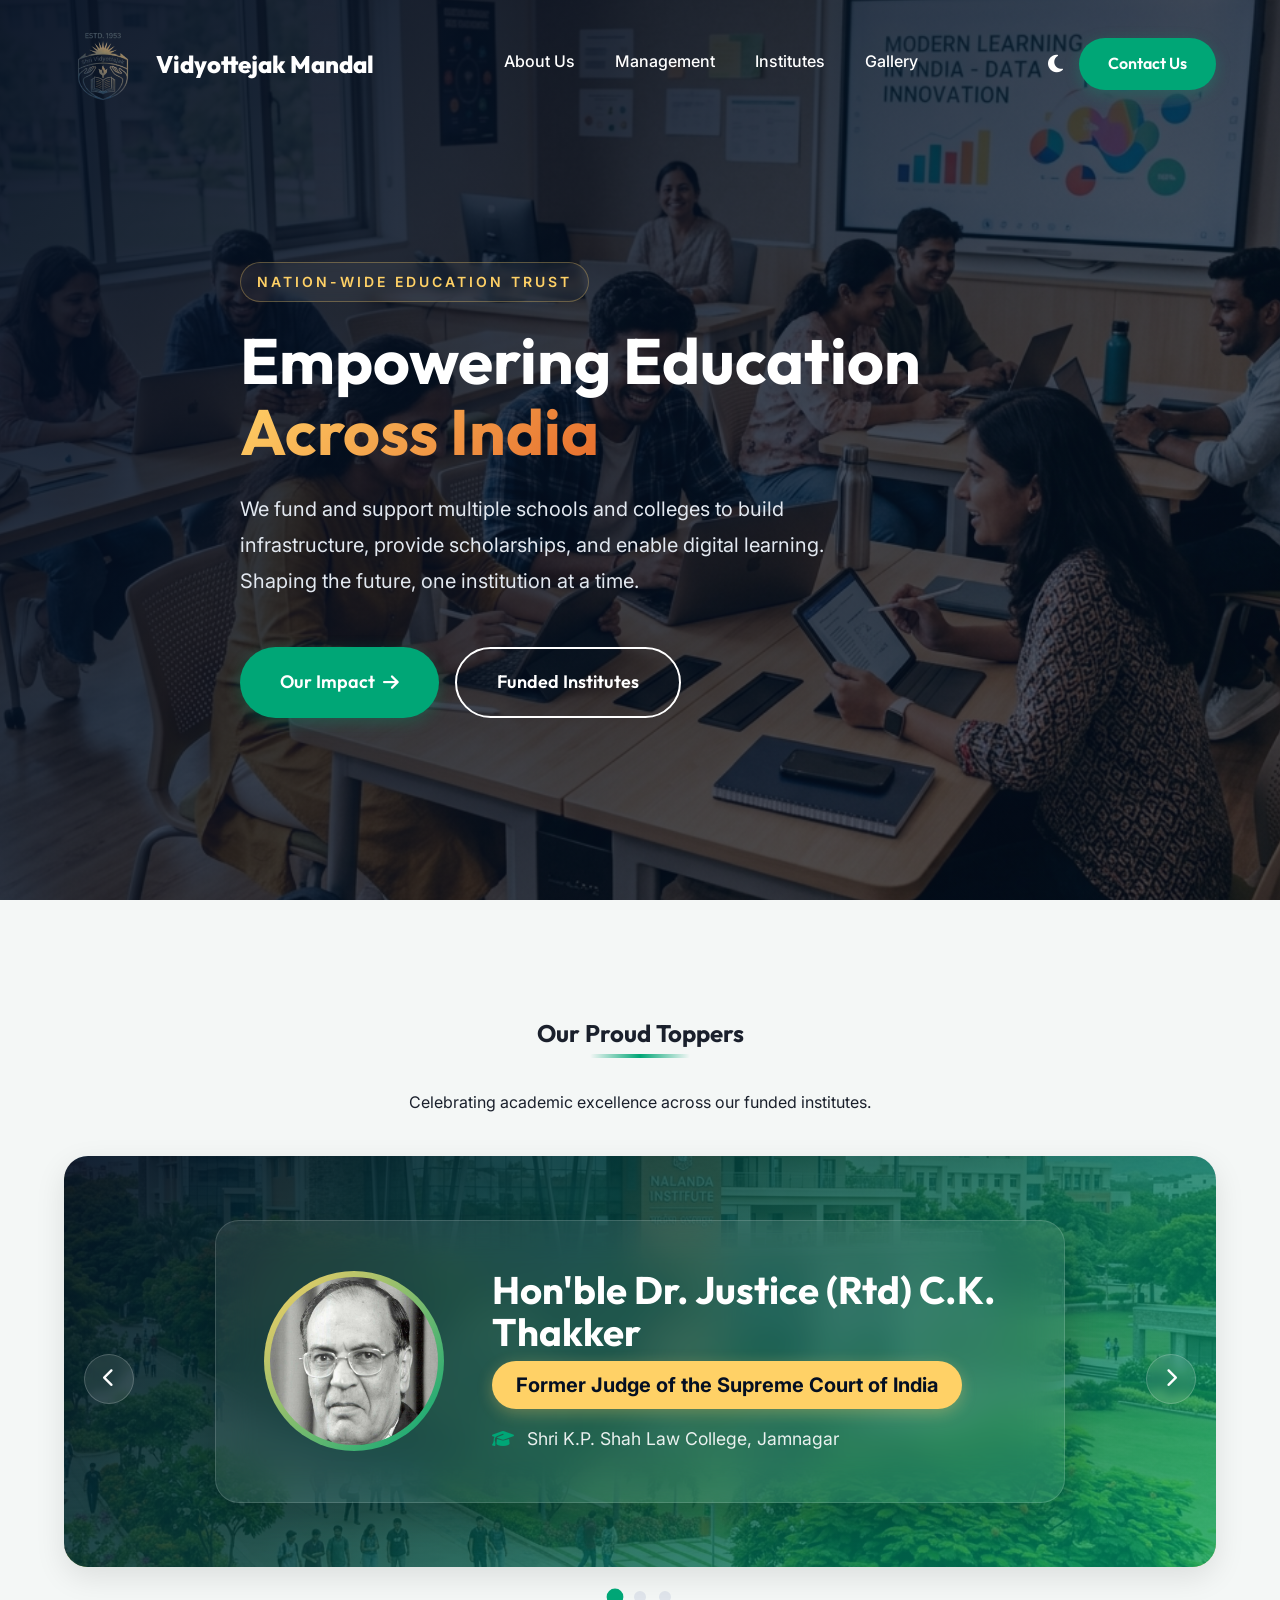
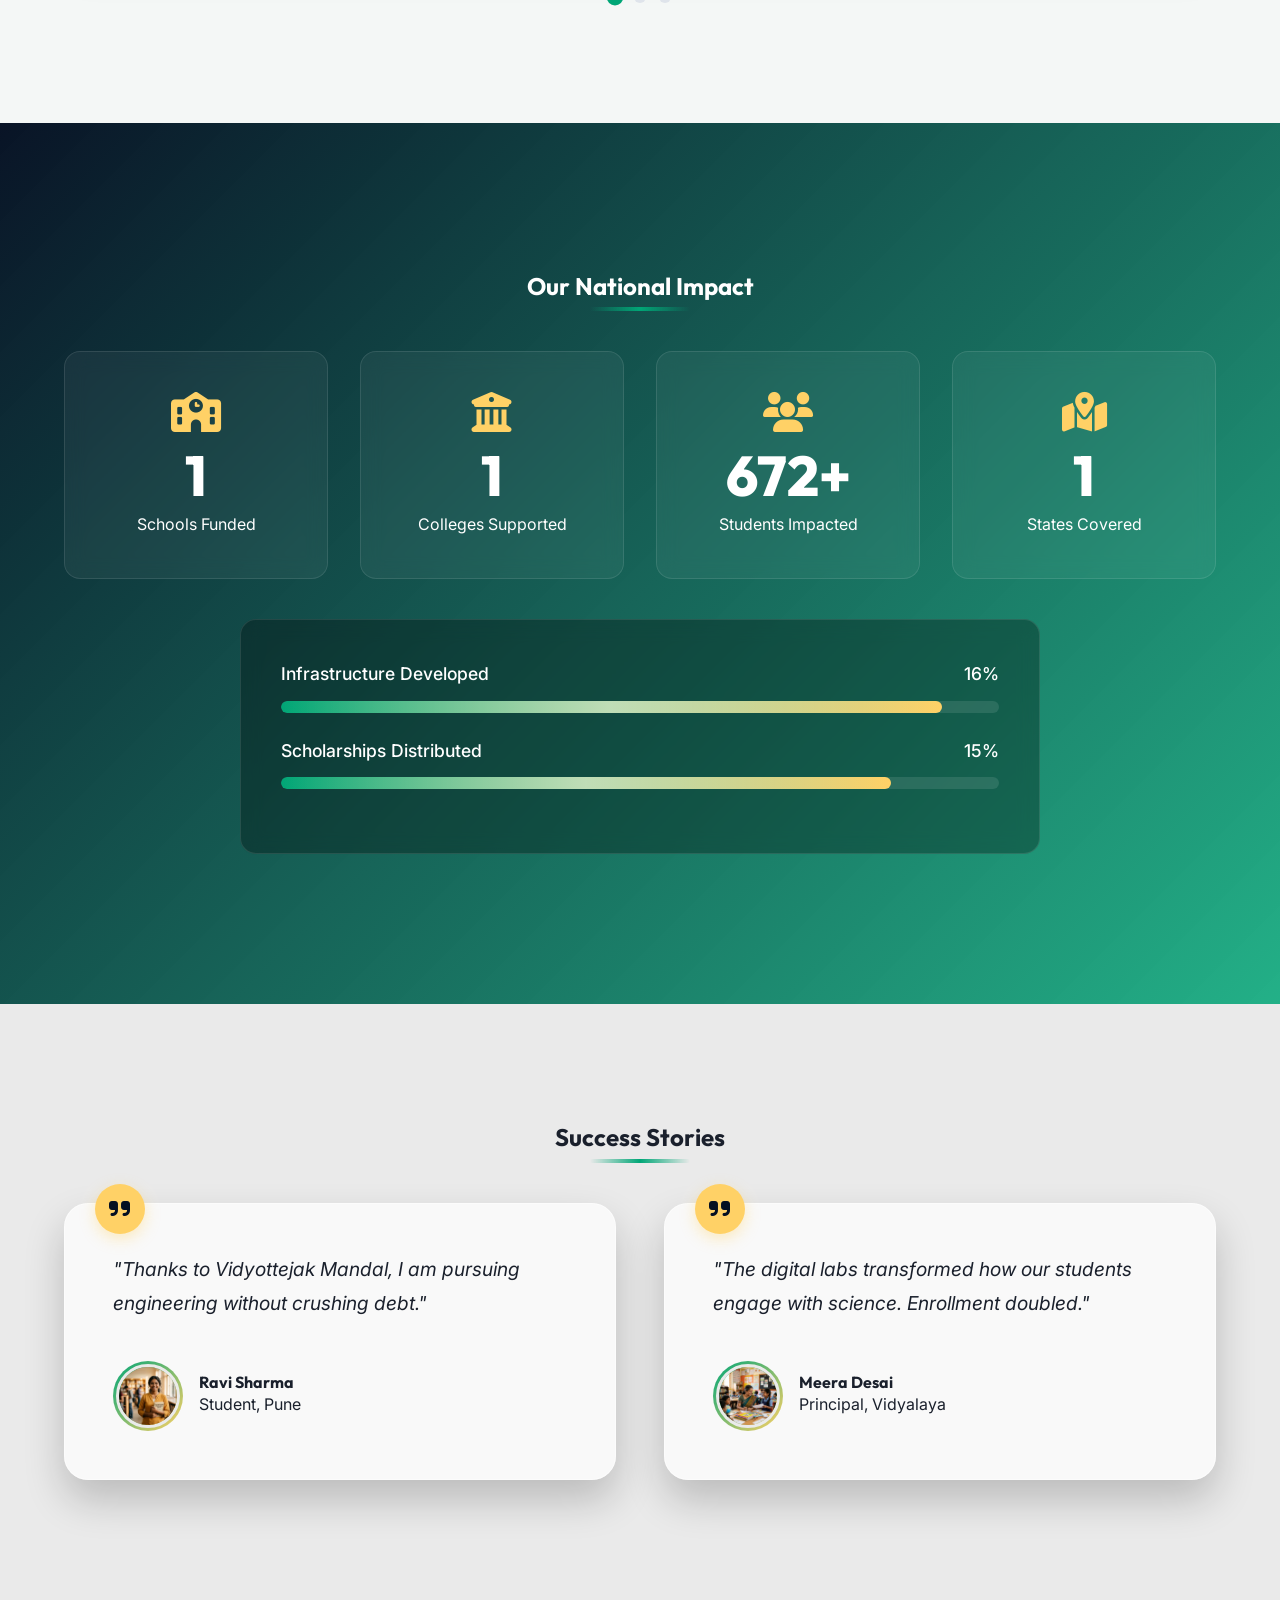
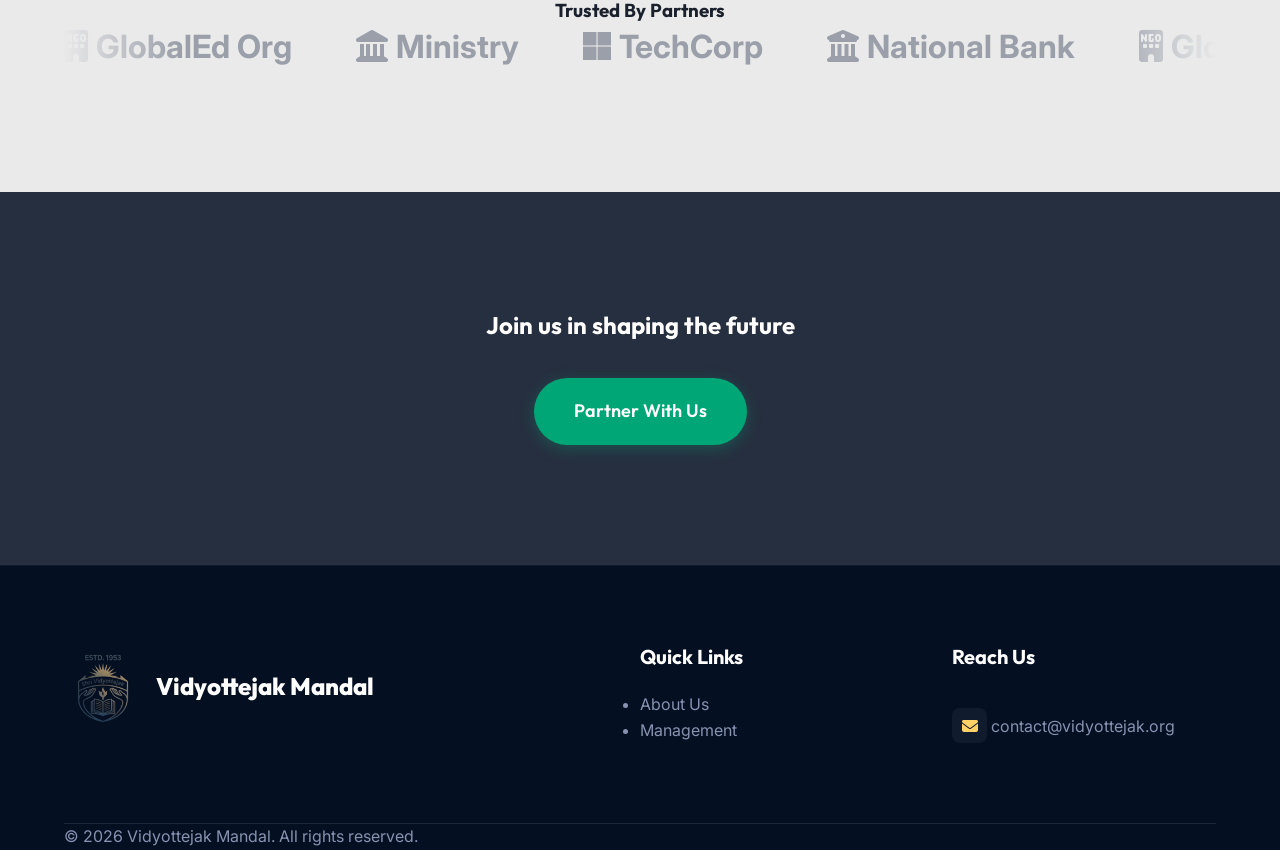
==== index.html @ ae483b53 "Initial commit of Vidyottejak Mandal trust website" ====
<!DOCTYPE html>
<html lang="en">
<head>
    <meta charset="UTF-8">
    <meta name="viewport" content="width=device-width, initial-scale=1.0">
    <title>Vidyottejak Mandal | Home</title>
    <meta name="description" content="Funding and supporting schools and colleges across India.">
    <link rel="preconnect" href="https://fonts.googleapis.com">
    <link rel="preconnect" href="https://fonts.gstatic.com" crossorigin>
    <link href="https://fonts.googleapis.com/css2?family=Inter:wght@300;400;500;600;700&family=Outfit:wght@400;500;700;800&display=swap" rel="stylesheet">
    <link rel="stylesheet" href="https://cdnjs.cloudflare.com/ajax/libs/font-awesome/6.4.0/css/all.min.css">
    <link rel="stylesheet" href="style.css">
    <link rel="icon" type="image/png" href="assets/download.png">
</head>
<body>
    <div class="ambient-glow glow-1"></div>
    <div class="ambient-glow glow-2"></div>

    <nav id="navbar">
        <div class="container nav-content">
            <a href="index.html" class="logo">
                <img src="assets/download.png" alt="Logo">
                <span>Vidyottejak Mandal</span>
            </a>
            <div class="nav-links">
                <a href="about.html" class="nav-hover">About Us</a>
                <a href="management.html" class="nav-hover">Management</a>
                <a href="institutes.html" class="nav-hover">Institutes</a>
                <a href="gallery.html" class="nav-hover">Gallery</a>
            </div>
            <div class="nav-actions">
                <button class="theme-toggle" id="theme-toggle" aria-label="Toggle Dark Mode"><i class="fa-solid fa-moon"></i></button>
                <a href="contact.html" class="btn btn-primary btn-shine">Contact Us</a>
            </div>
            <button class="mobile-menu-btn" id="mobile-menu-btn"><i class="fa-solid fa-bars"></i></button>
            <div class="mobile-menu" id="mobile-menu">
                <a href="about.html">About Us</a><a href="management.html">Management</a><a href="institutes.html">Institutes</a><a href="gallery.html">Gallery</a><a href="contact.html">Contact Us</a>
            </div>
        </div>
    </nav>

    <header class="hero" id="hero">
        <div class="hero-bg-layer"></div>
        <div class="hero-overlay"></div>
        <div class="container hero-content">
            <span class="hero-tagline fade-in-up stagger-1">Nation-wide Education Trust</span>
            <h1 class="fade-in-up stagger-2">Empowering Education <br><span class="text-accent gradient-text" data-text="Across India">Across India</span></h1>
            <p class="fade-in-up stagger-3">We fund and support multiple schools and colleges to build infrastructure, provide scholarships, and enable digital learning. Shaping the future, one institution at a time.</p>
            <div class="hero-buttons fade-in-up stagger-4">
                <a href="#impact" class="btn btn-primary btn-large btn-shine">Our Impact <i class="fa-solid fa-arrow-right"></i></a>
                <a href="institutes.html" class="btn btn-outline btn-large btn-hover-reveal"><span>Funded Institutes</span></a>
            </div>
        </div>
    </header>

    <!-- PROUD TOPPERS CAROUSEL -->
    <section class="toppers section-padding bg-light relative" id="toppers">
        <div class="container text-center scroll-reveal-up">
            <h2 class="section-title">Our Proud Toppers</h2>
            <div class="title-underline center"></div>
            <p class="section-subtitle">Celebrating academic excellence across our funded institutes.</p>
        </div>
        
        <div class="container mt-4 relative scroll-reveal-up stagger-1">
            <div class="carousel-container">
                <div class="carousel-track" id="topperTrack">
                    <!-- Slide 1 -->
                    <div class="carousel-slide">
                        <div class="topper-card glassmorphism">
                            <div class="topper-img"><img src="assets/c_k_thakker.jpeg" alt="Hon'ble Dr. Justice (Rtd) C.K. Thakker"></div>
                            <div class="topper-info">
                                <h3 class="topper-name">Hon'ble Dr. Justice (Rtd) C.K. Thakker</h3>
                                <span class="topper-score">Former Judge of the Supreme Court of India</span>
                                <p class="topper-institute"><i class="fa-solid fa-graduation-cap"></i> Shri K.P. Shah Law College, Jamnagar</p>
                            </div>
                        </div>
                    </div>
                    <!-- Slide 2 -->
                    <div class="carousel-slide">
                        <div class="topper-card glassmorphism">
                            <div class="topper-img"><img src="assets/soniaben_gokani.jpeg" alt="Hon'ble Ms. Justice (Rtd) Soniaben G. Gokani"></div>
                            <div class="topper-info">
                                <h3 class="topper-name">Hon'ble Ms. Justice (Rtd) Soniaben G. Gokani</h3>
                                <span class="topper-score">Former Chief Justice of the High Court of Gujarat</span>
                                <p class="topper-institute"><i class="fa-solid fa-graduation-cap"></i> Shri K.P. Shah Law College, Jamnagar</p>
                            </div>
                        </div>
                    </div>
                    <!-- Slide 3 -->
                    <div class="carousel-slide">
                        <div class="topper-card glassmorphism">
                            <div class="topper-img"><img src="assets/ilesh_j_vora.jpeg" alt="Hon'ble Mr. Justice Ilesh J. Vora"></div>
                            <div class="topper-info">
                                <h3 class="topper-name">Hon'ble Mr. Justice Ilesh J. Vora</h3>
                                <span class="topper-score">Sitting Judge of the High Court of Gujarat</span>
                                <p class="topper-institute"><i class="fa-solid fa-graduation-cap"></i> Shri K.P. Shah Law College, Jamnagar</p>
                            </div>
                        </div>
                    </div>
                </div>
            </div>
            <button class="carousel-btn prev magnetic" id="carouselPrev"><i class="fa-solid fa-chevron-left"></i></button>
            <button class="carousel-btn next magnetic" id="carouselNext"><i class="fa-solid fa-chevron-right"></i></button>
            <div class="carousel-dots" id="carouselDots"></div>
        </div>
    </section>

    <section class="impact section-padding text-white relative" id="impact">
        <div class="impact-bg-parallax"></div>
        <div class="impact-overlay"></div>
        <div class="container relative z-10">
            <h2 class="section-title text-center text-white scroll-reveal-up">Our National Impact</h2>
            <div class="title-underline center bg-accent scroll-reveal-up"></div>
            
            <div class="stats-grid mt-4">
                <div class="stat-card scroll-reveal-up stagger-1">
                    <div class="stat-icon-wrapper magnetic"><i class="fa-solid fa-school stat-icon"></i></div>
                    <div class="stat-number"><span class="counter" data-target="5">0</span></div>
                    <div class="stat-label">Schools Funded</div>
                </div>
                <div class="stat-card scroll-reveal-up stagger-2">
                    <div class="stat-icon-wrapper magnetic"><i class="fa-solid fa-building-columns stat-icon"></i></div>
                    <div class="stat-number"><span class="counter" data-target="2">0</span></div>
                    <div class="stat-label">Colleges Supported</div>
                </div>
                <div class="stat-card scroll-reveal-up stagger-3">
                    <div class="stat-icon-wrapper magnetic"><i class="fa-solid fa-users stat-icon"></i></div>
                    <div class="stat-number"><span class="counter" data-target="5000">0</span>+</div>
                    <div class="stat-label">Students Impacted</div>
                </div>
                <div class="stat-card scroll-reveal-up stagger-4">
                    <div class="stat-icon-wrapper magnetic"><i class="fa-solid fa-map-location-dot stat-icon"></i></div>
                    <div class="stat-number"><span class="counter" data-target="1">0</span></div>
                    <div class="stat-label">States Covered</div>
                </div>
            </div>
            
            <div class="progress-section scroll-reveal-up mt-4 stagger-2">
                <div class="progress-bars">
                    <div class="progress-box">
                        <div class="progress-header"><span>Infrastructure Developed</span><span class="progress-percent" data-target="92">0%</span></div>
                        <div class="progress-bg"><div class="progress-fill" style="width: 0%" data-width="92%"></div></div>
                    </div>
                    <div class="progress-box">
                        <div class="progress-header"><span>Scholarships Distributed</span><span class="progress-percent" data-target="85">0%</span></div>
                        <div class="progress-bg"><div class="progress-fill" style="width: 0%" data-width="85%"></div></div>
                    </div>
                </div>
            </div>
        </div>
    </section>

    <section class="testimonials section-padding" id="stories">
        <div class="container">
            <div class="section-header text-center scroll-reveal-up">
                <h2 class="section-title">Success Stories</h2>
                <div class="title-underline center"></div>
            </div>
            <div class="testimonial-slider scroll-reveal-up mt-4">
                <div class="testimonial-card glassmorphism hover-lift">
                    <div class="test-quote-mark"><i class="fa-solid fa-quote-right"></i></div>
                    <div class="test-content"><p>"Thanks to Vidyottejak Mandal, I am pursuing engineering without crushing debt."</p></div>
                    <div class="test-author mt-4">
                        <div class="author-img-wrapper"><img src="assets/student_img.png" alt="Student"></div>
                        <div class="author-info"><h4>Ravi Sharma</h4><span>Student, Pune</span></div>
                    </div>
                </div>
                <div class="testimonial-card glassmorphism hover-lift">
                    <div class="test-quote-mark"><i class="fa-solid fa-quote-right"></i></div>
                    <div class="test-content"><p>"The digital labs transformed how our students engage with science. Enrollment doubled."</p></div>
                    <div class="test-author mt-4">
                        <div class="author-img-wrapper"><img src="assets/teacher_img.png" alt="Teacher"></div>
                        <div class="author-info"><h4>Meera Desai</h4><span>Principal, Vidyalaya</span></div>
                    </div>
                </div>
            </div>
        </div>
    </section>

    <section class="partners section-padding pt-0" id="partners">
        <div class="container text-center scroll-reveal-up">
            <h3 class="partner-title">Trusted By Partners</h3>
            <div class="partner-scroll-container">
                <div class="partner-logos" id="partner-logos-track">
                    <div class="logo-item"><i class="fa-solid fa-building-ngo"></i> <span>GlobalEd Org</span></div>
                    <div class="logo-item"><i class="fa-solid fa-landmark"></i> <span>Ministry</span></div>
                    <div class="logo-item"><i class="fa-brands fa-microsoft"></i> <span>TechCorp</span></div>
                    <div class="logo-item"><i class="fa-solid fa-building-columns"></i> <span>National Bank</span></div>
                    <div class="logo-item"><i class="fa-solid fa-building-ngo"></i> <span>GlobalEd Org</span></div>
                    <div class="logo-item"><i class="fa-solid fa-landmark"></i> <span>Ministry</span></div>
                    <div class="logo-item"><i class="fa-brands fa-microsoft"></i> <span>TechCorp</span></div>
                </div>
            </div>
        </div>
    </section>

    <section class="cta text-center text-white relative">
        <div class="cta-bg-layer"></div>
        <div class="cta-overlay layer-2"></div>
        <div class="container relative z-10 scroll-reveal-up">
            <h2 class="section-title text-white">Join us in shaping the future</h2>
            <div class="cta-buttons mt-4">
                <a href="contact.html" class="btn btn-primary btn-large bg-accent text-dark border-none btn-shine">Partner With Us</a>
            </div>
        </div>
    </section>

    <footer class="footer">
        <div class="container footer-top">
            <div class="footer-grid" style="grid-template-columns: 2fr 1fr 1fr;">
                <div class="footer-info column scroll-reveal-up stagger-1">
                    <a href="index.html" class="logo text-white"><img src="assets/download.png" alt="Logo"> <span>Vidyottejak Mandal</span></a>
                </div>
                <div class="footer-links column scroll-reveal-up stagger-2">
                    <h4>Quick Links</h4>
                    <ul>
                        <li><a href="about.html" class="nav-hover">About Us</a></li>
                        <li><a href="management.html" class="nav-hover">Management</a></li>
                    </ul>
                </div>
                <div class="footer-contact column scroll-reveal-up stagger-3">
                    <h4>Reach Us</h4>
                    <p><div class="icon-sq"><i class="fa-solid fa-envelope"></i></div> <a href="mailto:contact@vidyottejak.org" style="color: inherit; text-decoration: none;" class="nav-hover">contact@vidyottejak.org</a></p>
                </div>
            </div>
        </div>
        <div class="footer-bottom">
            <div class="container">
                <p>&copy; <script>document.write(new Date().getFullYear())</script> Vidyottejak Mandal. All rights reserved.</p>
            </div>
        </div>
    </footer>
    <script src="script.js"></script>
</body>
</html>
---- style.css ----
/* ====== PREMIUM CSS VARIABLES & THEMING ====== */
:root {
    --color-primary: #040f22;
    --color-primary-light: #0A192F;
    --color-secondary: #00A676;
    --color-orange: #E66C2C;
    --color-accent: #FFD166;
    --color-text: #E6F1FF;
    --color-text-light: #8892B0;
    --color-bg: #EAEAEA;
    --color-bg-light: #F4F7F6;
    --color-border: #E0E5EC;

    --font-heading: 'Outfit', sans-serif;
    --font-body: 'Inter', sans-serif;

    --transition-fast: 0.3s cubic-bezier(0.25, 1, 0.5, 1);
    --transition-smooth: 0.6s cubic-bezier(0.22, 1, 0.36, 1);
    --transition-spring: 0.8s cubic-bezier(0.175, 0.885, 0.32, 1.275);

    --shadow-sm: 0 4px 15px rgba(0, 0, 0, 0.05);
    --shadow-md: 0 10px 30px rgba(0, 0, 0, 0.1);
    --shadow-lg: 0 20px 40px rgba(0, 0, 0, 0.2);
    --shadow-glow: 0 0 20px rgba(0, 166, 118, 0.4);

    --border-radius: 16px;
    --border-radius-lg: 24px;
}

[data-theme="dark"] {
    --color-bg: #030816;
    --color-bg-light: #0A192F;
    --color-border: rgba(255, 255, 255, 0.1);
    --color-text: #E6F1FF;
    --shadow-md: 0 15px 35px rgba(0, 0, 0, 0.5);
}

/* Base Light Theme overrides */
:root:not([data-theme="dark"]) {
    --color-text: #1a202c;
    --color-text-light: #4a5568;
}

.hero,
.impact,
.cta,
.hero h1,
.impact h2,
.cta h2 {
    --color-text: #ffffff;
    color: #ffffff !important;
}

/* ====== RESET & SCROLLBAR ====== */
* {
    margin: 0;
    padding: 0;
    box-sizing: border-box;
}

html {
    scroll-behavior: smooth;
    font-size: 16px;
}

/* Custom Scrollbar for premium feel */
::-webkit-scrollbar {
    width: 10px;
}

::-webkit-scrollbar-track {
    background: var(--color-bg);
}

::-webkit-scrollbar-thumb {
    background: var(--color-primary-light);
    border-radius: 10px;
    border: 2px solid var(--color-bg);
}

::-webkit-scrollbar-thumb:hover {
    background: var(--color-secondary);
}

body {
    font-family: var(--font-body);
    color: var(--color-text);
    background-color: var(--color-bg);
    line-height: 1.6;
    overflow-x: hidden;
    transition: background-color var(--transition-smooth), color var(--transition-smooth);
}

/* Ambient glow blobs in background */
.ambient-glow {
    position: fixed;
    width: 60vw;
    height: 60vw;
    border-radius: 50%;
    filter: blur(100px);
    z-index: -1;
    opacity: 0.15;
    pointer-events: none;
    transition: all 2s ease;
}

.glow-1 {
    top: -20%;
    left: -10%;
    background: linear-gradient(to right, var(--color-primary), var(--color-secondary));
    animation: floatGlow 20s infinite alternate;
}

.glow-2 {
    bottom: -20%;
    right: -10%;
    background: radial-gradient(circle, var(--color-orange), transparent 70%);
    animation: floatGlow 25s infinite alternate reverse;
}

@keyframes floatGlow {
    0% {
        transform: translate(0, 0) scale(1);
    }

    100% {
        transform: translate(10%, 10%) scale(1.1);
    }
}

[data-theme="dark"] .ambient-glow {
    opacity: 0.08;
}

/* Typography */
h1,
h2,
h3,
h4,
h5,
h6 {
    font-family: var(--font-heading);
    font-weight: 700;
    line-height: 1.1;
    color: var(--color-text);
}

a {
    text-decoration: none;
    color: inherit;
}

img {
    max-width: 100%;
    height: auto;
    display: block;
    border-radius: 8px;
}

.text-accent {
    color: var(--color-accent);
}

.text-green {
    color: var(--color-secondary);
}

.text-white {
    color: white !important;
}

.gradient-text {
    background: linear-gradient(135deg, var(--color-accent), var(--color-orange));
    -webkit-background-clip: text;
    -webkit-text-fill-color: transparent;
}

.title-underline {
    height: 4px;
    width: 60px;
    background: linear-gradient(90deg, var(--color-secondary), transparent);
    margin: 0.5rem 0 2rem;
    border-radius: 2px;
}

.title-underline.center {
    margin: 0.5rem auto 2rem;
    background: linear-gradient(90deg, transparent, var(--color-secondary), transparent);
    width: 100px;
}

.container {
    width: 90%;
    max-width: 1200px;
    margin: 0 auto;
    position: relative;
}

.section-padding {
    padding: 120px 0;
}

.relative {
    position: relative;
}

.z-10 {
    z-index: 10;
}

.bg-light {
    background-color: var(--color-bg-light);
}

/* Utility Classes */
.text-center {
    text-align: center;
}

.text-white {
    color: white !important;
}

.text-grey {
    color: #8892B0;
}

.w-100 {
    width: 100%;
}

.mt-2 {
    margin-top: 1rem;
}

.mt-4 {
    margin-top: 2.5rem;
}

.pt-0 {
    padding-top: 0 !important;
}

/* ====== REVEAL ANIMATIONS (Triggered by JS) ====== */
.scroll-reveal-up {
    opacity: 0;
    transform: translateY(40px);
    transition: opacity 0.8s ease, transform 0.8s cubic-bezier(0.2, 0.8, 0.2, 1);
}

.scroll-reveal-left {
    opacity: 0;
    transform: translateX(-40px);
    transition: opacity 0.8s ease, transform 0.8s cubic-bezier(0.2, 0.8, 0.2, 1);
}

.scroll-reveal-right {
    opacity: 0;
    transform: translateX(40px);
    transition: opacity 0.8s ease, transform 0.8s cubic-bezier(0.2, 0.8, 0.2, 1);
}

.scroll-reveal-up.revealed,
.scroll-reveal-left.revealed,
.scroll-reveal-right.revealed {
    opacity: 1;
    transform: translate(0, 0);
}

.fade-in-up {
    opacity: 0;
    transform: translateY(30px);
    animation: fadeInUp 0.8s cubic-bezier(0.2, 0.8, 0.2, 1) forwards;
}

@keyframes fadeInUp {
    to {
        opacity: 1;
        transform: translateY(0);
    }
}

.stagger-1 {
    animation-delay: 0.1s;
}

.stagger-2 {
    animation-delay: 0.2s;
}

.stagger-3 {
    animation-delay: 0.3s;
}

.stagger-4 {
    animation-delay: 0.4s;
}

.stagger-5 {
    animation-delay: 0.5s;
}

/* ====== NAVIGATION ====== */
#navbar {
    position: fixed;
    top: 0;
    width: 100%;
    padding: 1.5rem 0;
    z-index: 1000;
    transition: all 0.5s ease;
    border-bottom: 1px solid transparent;
}

.mobile-menu,
.mobile-menu-btn {
    display: none;
}

#navbar.scrolled {
    padding: 1rem 0;
    background-color: rgba(255, 255, 255, 0.85);
    backdrop-filter: blur(20px);
    border-bottom-color: rgba(0, 0, 0, 0.05);
    box-shadow: var(--shadow-sm);
}

[data-theme="dark"] #navbar.scrolled {
    background-color: rgba(3, 8, 22, 0.85);
    border-bottom-color: rgba(255, 255, 255, 0.1);
}

.nav-content {
    display: flex;
    justify-content: space-between;
    align-items: center;
}

.logo {
    display: flex;
    align-items: center;
    gap: 0.75rem;
    font-family: var(--font-heading);
    font-size: 1.5rem;
    font-weight: 800;
    color: white;
    transition: color var(--transition-fast);
}

#navbar.scrolled .logo,
[data-theme="dark"] #navbar.scrolled .logo {
    color: var(--color-text);
}

.logo img {
    height: 80px;
    width: auto;
    object-fit: contain;
}

.logo i {
    color: var(--color-accent);
}

.nav-links {
    display: flex;
    gap: 2.5rem;
}

.nav-links a {
    color: white;
    font-weight: 500;
    font-size: 1rem;
    position: relative;
    padding-bottom: 5px;
}

#navbar.scrolled .nav-links a {
    color: var(--color-text);
}

/* Premium Nav Hover */
.nav-hover::before {
    content: '';
    position: absolute;
    bottom: 0;
    left: 0;
    width: 100%;
    height: 2px;
    background-color: var(--color-secondary);
    transform: scaleX(0);
    transform-origin: right;
    transition: transform 0.4s cubic-bezier(0.25, 1, 0.5, 1);
}

.nav-hover:hover::before {
    transform: scaleX(1);
    transform-origin: left;
}

.nav-actions {
    display: flex;
    gap: 1rem;
    align-items: center;
}

.theme-toggle {
    background: transparent;
    border: none;
    color: white;
    font-size: 1.25rem;
    cursor: pointer;
    transition: transform var(--transition-fast);
}

#navbar.scrolled .theme-toggle {
    color: var(--color-text);
}

.theme-toggle:hover {
    transform: rotate(30deg) scale(1.1);
}

/* ====== PREMIUM BUTTONS ====== */
.btn {
    display: inline-flex;
    align-items: center;
    justify-content: center;
    gap: 0.5rem;
    padding: 0.8rem 1.8rem;
    border-radius: 50px;
    font-weight: 600;
    cursor: pointer;
    text-align: center;
    font-family: var(--font-heading);
    position: relative;
    overflow: hidden;
    transition: all var(--transition-fast);
    border: none;
}

.btn-large {
    padding: 1.2rem 2.5rem;
    font-size: 1.125rem;
}

.btn-primary {
    background-color: var(--color-secondary);
    color: white;
    box-shadow: 0 4px 15px rgba(0, 166, 118, 0.3);
}

.btn-primary:hover {
    background-color: #008761;
    transform: translateY(-3px);
    box-shadow: 0 8px 25px rgba(0, 166, 118, 0.4);
}

/* Button Shine Effect */
.btn-shine::after {
    content: '';
    position: absolute;
    top: -50%;
    left: -100%;
    width: 50%;
    height: 200%;
    background: linear-gradient(to right, transparent, rgba(255, 255, 255, 0.3), transparent);
    transform: skewX(-20deg);
    transition: 0.5s;
}

.btn-shine:hover::after {
    left: 150%;
}

/* Outline Button with Sweep Fill */
.btn-outline {
    background-color: transparent;
    border: 2px solid white;
    color: white;
    z-index: 1;
}

.btn-hover-reveal::before {
    content: '';
    position: absolute;
    top: 0;
    left: 0;
    width: 100%;
    height: 100%;
    background-color: white;
    z-index: -1;
    transform: scaleX(0);
    transform-origin: left;
    transition: transform 0.5s cubic-bezier(0.19, 1, 0.22, 1);
}

.btn-hover-reveal:hover::before {
    transform: scaleX(1);
}

.btn-hover-reveal:hover {
    color: var(--color-primary);
    border-color: white;
}

.btn-hover-reveal span {
    z-index: 2;
    position: relative;
}

/* ====== HERO SECTION ====== */
.hero {
    height: 100vh;
    min-height: 700px;
    position: relative;
    display: flex;
    align-items: center;
    overflow: hidden;
}

.hero-bg-layer {
    position: absolute;
    top: -5%;
    left: -5%;
    width: 110%;
    height: 110%;
    background-image: url('assets/hero_bg.png');
    background-size: cover;
    background-position: center;
    animation: slowZoom 25s ease-in-out infinite alternate;
    z-index: 0;
}

@keyframes slowZoom {
    0% {
        transform: scale(1);
    }

    100% {
        transform: scale(1.1);
    }
}

.hero-overlay {
    position: absolute;
    top: 0;
    left: 0;
    width: 100%;
    height: 100%;
    z-index: 1;
    background: linear-gradient(135deg, rgba(4, 15, 34, 0.95) 0%, rgba(4, 15, 34, 0.6) 100%);
}

.hero-content {
    position: relative;
    z-index: 10;
    max-width: 800px;
    padding-top: 5rem;
}

.hero-tagline {
    display: inline-block;
    color: var(--color-accent);
    font-weight: 600;
    letter-spacing: 3px;
    text-transform: uppercase;
    margin-bottom: 1.5rem;
    font-size: 0.875rem;
    border: 1px solid rgba(255, 209, 102, 0.3);
    padding: 0.5rem 1rem;
    border-radius: 50px;
    background: rgba(255, 255, 255, 0.05);
    backdrop-filter: blur(5px);
}

.hero h1 {
    font-size: clamp(3rem, 5vw, 5rem);
    color: white;
    margin-bottom: 1.5rem;
    line-height: 1.1;
}

.hero p {
    color: #E2E8F0;
    font-size: 1.25rem;
    margin-bottom: 3rem;
    max-width: 600px;
    line-height: 1.8;
}

.hero-buttons {
    display: flex;
    gap: 1rem;
}

.scroll-indicator {
    position: absolute;
    bottom: 30px;
    left: 50%;
    transform: translateX(-50%);
    z-index: 10;
}

.mouse {
    width: 30px;
    height: 45px;
    border: 2px solid white;
    border-radius: 15px;
    position: relative;
}

.mouse::before {
    content: '';
    position: absolute;
    top: 8px;
    left: 50%;
    transform: translateX(-50%);
    width: 4px;
    height: 8px;
    border-radius: 2px;
    background-color: white;
    animation: scrollWheel 2s infinite;
}

@keyframes scrollWheel {
    0% {
        top: 8px;
        opacity: 1;
    }

    100% {
        top: 25px;
        opacity: 0;
    }
}

/* ====== ABOUT & CARDS ====== */
.about-grid {
    display: grid;
    grid-template-columns: 1fr 1fr;
    gap: 4rem;
    align-items: center;
}

.lead-text {
    font-size: 1.35rem;
    font-weight: 600;
    color: var(--color-secondary);
    margin-bottom: 1.5rem;
}

.about-features {
    margin-top: 2rem;
}

.about-features li {
    display: flex;
    align-items: center;
    gap: 1rem;
    margin-bottom: 1rem;
    font-size: 1.1rem;
    font-weight: 500;
}

.feature-icon {
    width: 30px;
    height: 30px;
    border-radius: 50%;
    background: rgba(0, 166, 118, 0.1);
    display: flex;
    align-items: center;
    justify-content: center;
}

.image-frame {
    position: relative;
    border-radius: var(--border-radius-lg);
    overflow: hidden;
    transform: perspective(1000px) rotateY(-5deg);
    transition: transform var(--transition-smooth);
    box-shadow: var(--shadow-lg);
    -webkit-mask-image: -webkit-radial-gradient(white, black);
    mask-image: radial-gradient(white, black);
}

.image-frame:hover {
    transform: perspective(1000px) rotateY(0deg);
}

.about-image {
    border-radius: var(--border-radius-lg);
    transition: transform 0.6s ease;
    width: 100%;
    height: 100%;
    object-fit: cover;
}

.image-frame:hover .about-image {
    transform: scale(1.05);
}

.experience-badge {
    position: absolute;
    bottom: -30px;
    left: -30px;
    background: var(--color-accent);
    color: var(--color-primary);
    padding: 2rem;
    border-radius: 50%;
    width: 160px;
    height: 160px;
    display: flex;
    flex-direction: column;
    align-items: center;
    justify-content: center;
    box-shadow: var(--shadow-lg);
    text-align: center;
    border: 8px solid var(--color-bg);
}

.badge-num {
    font-size: 3rem;
    font-weight: 800;
    font-family: var(--font-heading);
    line-height: 1;
}

.floating {
    animation: float 6s ease-in-out infinite;
}

@keyframes float {

    0%,
    100% {
        transform: translateY(0);
    }

    50% {
        transform: translateY(-15px);
    }
}

/* MVV Cards with Premium Glass/Border Glow */
.mvv-grid {
    display: grid;
    grid-template-columns: repeat(3, 1fr);
    gap: 2rem;
}

.mvv-card {
    background: var(--color-bg);
    padding: 3rem 2.5rem;
    border-radius: var(--border-radius);
    text-align: center;
    transition: all var(--transition-smooth);
    border: 1px solid var(--color-border);
    position: relative;
    overflow: hidden;
    z-index: 1;
    box-shadow: var(--shadow-sm);
}

[data-theme="dark"] .mvv-card {
    background: rgba(255, 255, 255, 0.02);
    backdrop-filter: blur(10px);
}

.mvv-glow {
    position: absolute;
    top: -50px;
    left: 50%;
    width: 100px;
    height: 100px;
    background: radial-gradient(circle, var(--color-secondary) 0%, transparent 70%);
    opacity: 0;
    transition: opacity 0.5s ease;
    border-radius: 50%;
    transform: translateX(-50%);
    z-index: -1;
    pointer-events: none;
}

.mvv-card:hover .mvv-glow {
    opacity: 0.15;
}

.mvv-card:hover {
    transform: translateY(-10px);
    box-shadow: var(--shadow-lg);
    border-color: rgba(0, 166, 118, 0.3);
}

.icon-circle {
    width: 80px;
    height: 80px;
    border-radius: 50%;
    display: flex;
    align-items: center;
    justify-content: center;
    margin: 0 auto 1.5rem;
    font-size: 2rem;
    color: white;
    background: var(--color-primary);
    box-shadow: var(--shadow-md);
    transition: transform var(--transition-spring);
}

.mvv-card:hover .icon-circle {
    transform: scale(1.1) rotate(10deg);
}

/* IMPACT PARALLAX SECTION */
.impact {
    position: relative;
    overflow: hidden;
    padding: 150px 0;
}

.impact-bg-parallax {
    position: absolute;
    top: 0;
    left: 0;
    width: 100%;
    height: 130%;
    background-image: url('assets/hero_bg.png');
    background-size: cover;
    background-position: center;
    background-attachment: fixed;
    z-index: 0;
    /* Fallback parallax */
}

.impact-overlay {
    position: absolute;
    top: 0;
    left: 0;
    width: 100%;
    height: 100%;
    z-index: 1;
    background: linear-gradient(135deg, rgba(4, 15, 34, 0.98), rgba(0, 166, 118, 0.85));
}

.stats-grid {
    display: grid;
    grid-template-columns: repeat(auto-fit, minmax(200px, 1fr));
    gap: 2rem;
}

.stat-card {
    text-align: center;
    padding: 2.5rem;
    background: rgba(255, 255, 255, 0.05);
    border-radius: var(--border-radius);
    border: 1px solid rgba(255, 255, 255, 0.1);
    backdrop-filter: blur(10px);
    transition: transform 0.3s ease;
}

.stat-card:hover {
    transform: translateY(-5px);
    background: rgba(255, 255, 255, 0.1);
    border-color: rgba(255, 209, 102, 0.5);
}

.stat-icon {
    font-size: 2.5rem;
    color: var(--color-accent);
    margin-bottom: 1rem;
}

.stat-number {
    font-size: 3.5rem;
    font-weight: 800;
    font-family: var(--font-heading);
    color: white;
    line-height: 1;
    margin-bottom: 0.5rem;
}

.progress-bars {
    max-width: 800px;
    margin: 0 auto;
    background: rgba(0, 0, 0, 0.3);
    padding: 2.5rem;
    border-radius: var(--border-radius);
    border: 1px solid rgba(255, 255, 255, 0.1);
    backdrop-filter: blur(10px);
}

.progress-box {
    margin-bottom: 1.5rem;
}

.progress-header {
    display: flex;
    justify-content: space-between;
    margin-bottom: 0.8rem;
    font-weight: 500;
    font-size: 1.1rem;
}

.progress-bg {
    width: 100%;
    height: 12px;
    background-color: rgba(255, 255, 255, 0.1);
    border-radius: 6px;
    overflow: hidden;
}

.progress-fill {
    height: 100%;
    background: linear-gradient(90deg, var(--color-secondary), var(--color-accent));
    border-radius: 6px;
    transition: width 2s cubic-bezier(0.2, 0.8, 0.2, 1);
    width: 0%;
    position: relative;
}

.progress-fill::after {
    content: '';
    position: absolute;
    top: 0;
    left: 0;
    width: 100%;
    height: 100%;
    background: linear-gradient(90deg, transparent, rgba(255, 255, 255, 0.5), transparent);
    animation: shimmer 2s infinite;
}

@keyframes shimmer {
    0% {
        transform: translateX(-100%);
    }

    100% {
        transform: translateX(100%);
    }
}

/* FILTER GRID */
.filter-controls {
    margin-bottom: 3rem;
    background: rgba(136, 146, 176, 0.1);
    display: inline-block;
    padding: 0.5rem;
    border-radius: 50px;
}

.filter-btn {
    background: transparent;
    border: none;
    font-family: var(--font-heading);
    font-size: 1rem;
    font-weight: 600;
    color: var(--color-text-light);
    padding: 0.8rem 1.5rem;
    border-radius: 30px;
    cursor: pointer;
    transition: all var(--transition-fast);
}

.filter-btn.active {
    background: var(--color-primary);
    color: white;
    box-shadow: var(--shadow-md);
}

[data-theme="dark"] .filter-btn.active {
    background: var(--color-secondary);
    color: white;
}

.institutions-grid {
    display: grid;
    grid-template-columns: repeat(auto-fill, minmax(320px, 1fr));
    gap: 2.5rem;
}

.inst-card {
    background: var(--color-bg);
    border-radius: var(--border-radius);
    overflow: hidden;
    box-shadow: var(--shadow-sm);
    border: 1px solid var(--color-border);
    transition: all 0.5s cubic-bezier(0.2, 0.8, 0.2, 1);
    opacity: 0;
    transform: scale(0.95);
    animation: popIn 0.6s cubic-bezier(0.175, 0.885, 0.32, 1.275) forwards;
}

@keyframes popIn {
    to {
        opacity: 1;
        transform: scale(1);
    }
}

.inst-card:hover {
    transform: translateY(-10px) scale(1.02);
    box-shadow: var(--shadow-lg);
}

.inst-card-img-wrapper {
    height: 220px;
    overflow: hidden;
    position: relative;
}

.inst-card-img {
    width: 100%;
    height: 100%;
    background-size: cover;
    background-position: center;
    transition: transform 0.8s ease;
}

.inst-card:hover .inst-card-img {
    transform: scale(1.1);
}

.inst-card-content {
    padding: 2rem;
    position: relative;
}

.inst-badge {
    position: absolute;
    top: -15px;
    right: 2rem;
    display: inline-block;
    padding: 0.4rem 1rem;
    border-radius: 50px;
    font-size: 0.8rem;
    font-weight: 700;
    text-transform: uppercase;
    background: var(--color-secondary);
    color: white;
    box-shadow: 0 4px 10px rgba(0, 166, 118, 0.4);
}

.inst-name {
    font-size: 1.3rem;
    margin-bottom: 0.5rem;
    color: var(--color-primary);
}

[data-theme="dark"] .inst-name {
    color: #E6F1FF;
}

.inst-location {
    color: var(--color-text-light);
    font-size: 0.9rem;
}

/* PROCESS TIMELINE */
.timeline {
    display: flex;
    justify-content: space-between;
    position: relative;
    margin-top: 4rem;
    padding: 2rem 0;
}

.timeline-progress-bar {
    position: absolute;
    top: 50px;
    left: 12.5%;
    width: 75%;
    height: 4px;
    background: var(--color-border);
    z-index: 1;
    border-radius: 2px;
}

.timeline-progress-fill {
    height: 100%;
    width: 0;
    background: var(--color-secondary);
    transition: width 0.5s ease;
    border-radius: 2px;
}

.timeline-item {
    position: relative;
    z-index: 2;
    flex: 1;
    text-align: center;
    padding: 0 1rem;
}

.timeline-icon {
    width: 70px;
    height: 70px;
    background: white;
    border: 4px solid var(--color-bg-light);
    border-radius: 50%;
    display: flex;
    align-items: center;
    justify-content: center;
    margin: 0 auto 1.5rem;
    font-size: 1.8rem;
    color: var(--color-text-light);
    box-shadow: var(--shadow-sm);
    transition: all 0.4s ease;
}

[data-theme="dark"] .timeline-icon {
    background: var(--color-primary-light);
    border-color: var(--color-primary);
}

.timeline-item.active .timeline-icon {
    border-color: var(--color-secondary);
    color: white;
    background: var(--color-secondary);
    box-shadow: var(--shadow-glow);
    transform: scale(1.1);
}

/* TESTIMONIALS (Glassmorphism) */
.glassmorphism {
    background: rgba(255, 255, 255, 0.7);
    backdrop-filter: blur(20px);
    border: 1px solid rgba(255, 255, 255, 0.5);
    box-shadow: var(--shadow-lg);
}

[data-theme="dark"] .glassmorphism {
    background: rgba(255, 255, 255, 0.03);
    border-color: rgba(255, 255, 255, 0.05);
}

.hover-lift {
    transition: transform 0.4s ease, box-shadow 0.4s ease;
}

.hover-lift:hover {
    transform: translateY(-10px);
    box-shadow: 0 20px 40px rgba(0, 0, 0, 0.15);
}

.testimonial-slider {
    display: grid;
    grid-template-columns: 1fr 1fr;
    gap: 3rem;
}

.testimonial-card {
    padding: 3rem;
    border-radius: var(--border-radius-lg);
    position: relative;
}

.test-quote-mark {
    position: absolute;
    top: -20px;
    left: 30px;
    width: 50px;
    height: 50px;
    background: var(--color-accent);
    border-radius: 50%;
    display: flex;
    justify-content: center;
    align-items: center;
    font-size: 1.5rem;
    color: var(--color-primary);
    box-shadow: 0 5px 15px rgba(255, 209, 102, 0.4);
}

.test-content p {
    font-size: 1.2rem;
    font-style: italic;
    line-height: 1.8;
}

.test-author {
    display: flex;
    align-items: center;
    gap: 1rem;
}

.author-img-wrapper {
    width: 70px;
    height: 70px;
    border-radius: 50%;
    padding: 3px;
    background: linear-gradient(135deg, var(--color-secondary), var(--color-accent));
}

.author-img-wrapper img {
    width: 100%;
    height: 100%;
    border-radius: 50%;
    object-fit: cover;
    border: 3px solid var(--color-bg);
}

/* INFINITE PARTNERS SCROLL */
.partner-scroll-container {
    overflow: hidden;
    width: 100%;
    position: relative;
    mask-image: linear-gradient(to right, transparent, black 10%, black 90%, transparent);
    -webkit-mask-image: linear-gradient(to right, transparent, black 10%, black 90%, transparent);
}

.partner-logos {
    display: flex;
    width: max-content;
    gap: 4rem;
    animation: scrollTrack 30s linear infinite;
}

@keyframes scrollTrack {
    0% {
        transform: translateX(0);
    }

    100% {
        transform: translateX(calc(-50% - 2rem));
    }
}

.logo-item {
    font-size: 2rem;
    font-weight: 700;
    color: var(--color-text-light);
    opacity: 0.5;
    transition: all 0.3s;
    display: flex;
    align-items: center;
    gap: 0.5rem;
}

.logo-item:hover {
    opacity: 1;
    color: var(--color-primary);
    transform: scale(1.05);
}

[data-theme="dark"] .logo-item:hover {
    color: var(--color-accent);
}

/* CTA SECTION */
.cta {
    padding: 120px 0;
    overflow: hidden;
}

.cta-bg-layer {
    position: absolute;
    top: 0;
    left: 0;
    width: 100%;
    height: 100%;
    background-image: url('assets/hero_bg.png');
    background-size: cover;
    background-position: center;
    background-attachment: fixed;
    filter: grayscale(50%);
    z-index: 0;
}

.cta-overlay {
    position: absolute;
    top: 0;
    left: 0;
    width: 100%;
    height: 100%;
    background: rgba(4, 15, 34, 0.85);
    z-index: 1;
}

/* FOOTER */
.footer {
    background-color: var(--color-primary);
    color: #8892B0;
    padding-top: 5rem;
    border-top: 1px solid rgba(255, 255, 255, 0.05);
}

.footer-grid {
    display: grid;
    grid-template-columns: 2fr 1fr 1.5fr 2fr;
    gap: 3rem;
    padding-bottom: 4rem;
    border-bottom: 1px solid rgba(255, 255, 255, 0.1);
}

.footer h4 {
    color: white;
    margin-bottom: 1.5rem;
    font-size: 1.25rem;
}

.icon-sq {
    width: 35px;
    height: 35px;
    background: rgba(255, 255, 255, 0.05);
    border-radius: 8px;
    display: inline-flex;
    justify-content: center;
    align-items: center;
    color: var(--color-accent);
    flex-shrink: 0;
}

.footer-contact p {
    display: flex;
    align-items: center;
    gap: 1rem;
    margin-bottom: 1rem;
}

.social-icons a {
    display: inline-flex;
    width: 45px;
    height: 45px;
    background: rgba(255, 255, 255, 0.05);
    border-radius: 50%;
    color: white;
    align-items: center;
    justify-content: center;
    font-size: 1.2rem;
    transition: all 0.3s;
    margin-right: 0.5rem;
}

.social-icons a:hover {
    background: var(--color-secondary);
    transform: translateY(-5px);
    box-shadow: 0 10px 20px rgba(0, 166, 118, 0.3);
}

/* Floating Label Inputs */
.input-anim {
    position: relative;
    margin-bottom: 1.5rem;
}

.input-anim input,
.input-anim textarea {
    width: 100%;
    padding: 1rem 0.5rem;
    background: transparent;
    border: none;
    color: white;
    font-family: inherit;
    font-size: 1rem;
}

.input-anim input:focus,
.input-anim textarea:focus {
    outline: none;
}

.input-anim label {
    position: absolute;
    top: 1rem;
    left: 0.5rem;
    pointer-events: none;
    transition: 0.3s ease all;
    color: #8892B0;
}

.input-anim .input-line {
    position: absolute;
    bottom: 0;
    left: 0;
    width: 100%;
    height: 1px;
    background: rgba(255, 255, 255, 0.2);
}

.input-anim .input-line::after {
    content: '';
    position: absolute;
    bottom: 0;
    left: 0;
    width: 0%;
    height: 2px;
    background: var(--color-secondary);
    transition: 0.3s ease width;
}

.input-anim input:focus~label,
.input-anim input:not(:placeholder-shown)~label,
.input-anim textarea:focus~label,
.input-anim textarea:not(:placeholder-shown)~label {
    top: -10px;
    font-size: 0.8rem;
    color: var(--color-secondary);
}

.input-anim input:focus~.input-line::after,
.input-anim textarea:focus~.input-line::after {
    width: 100%;
}

@media (max-width: 1024px) {
    .timeline {
        flex-direction: column;
        gap: 3rem;
    }

    .timeline-progress-bar {
        left: 35px;
        top: 0;
        bottom: 0;
        width: 4px;
        height: auto;
    }

    .timeline-progress-fill {
        width: 100%;
        height: 0;
    }

    .timeline-item {
        display: flex;
        text-align: left;
        gap: 2rem;
        align-items: flex-start;
    }

    .footer-grid {
        grid-template-columns: 1fr 1fr;
    }
}

@media (max-width: 768px) {

    .about-grid,
    .mvv-grid,
    .testimonial-slider {
        grid-template-columns: 1fr;
    }

    .nav-links,
    .nav-actions .btn {
        display: none;
    }

    .mobile-menu-btn {
        display: block;
        background: transparent;
        border: none;
        color: white;
        font-size: 1.8rem;
        cursor: pointer;
    }

    #navbar.scrolled .mobile-menu-btn {
        color: var(--color-primary);
    }

    [data-theme="dark"] #navbar.scrolled .mobile-menu-btn {
        color: white;
    }

    .mobile-menu {
        display: none;
        position: absolute;
        top: 100%;
        left: 0;
        width: 100%;
        background: var(--color-bg);
        padding: 1rem;
        box-shadow: var(--shadow-md);
    }

    .mobile-menu.active {
        display: flex;
        flex-direction: column;
    }

    .mobile-menu a {
        padding: 1rem;
        border-bottom: 1px solid var(--color-border);
        color: var(--color-text);
        font-weight: 600;
    }

    .experience-badge {
        width: 120px;
        height: 120px;
        padding: 1rem;
    }

    .experience-badge .badge-num {
        font-size: 2rem;
    }
}

/* SUBPAGE HERO & GRIDS */
.page-hero {
    height: 40vh;
    min-height: 300px;
    display: flex;
    align-items: center;
    justify-content: center;
    position: relative;
    overflow: hidden;
    text-align: center;
    padding-top: 60px;
}

.page-hero h1 {
    font-size: clamp(2.5rem, 5vw, 4rem);
    z-index: 2;
    position: relative;
    color: white;
    margin-bottom: 0;
}

/* TEAM GRID */
.team-grid {
    display: grid;
    grid-template-columns: repeat(auto-fill, minmax(250px, 1fr));
    gap: 2.5rem;
}

.team-card {
    background: var(--color-bg);
    border-radius: var(--border-radius);
    overflow: hidden;
    box-shadow: var(--shadow-sm);
    border: 1px solid var(--color-border);
    text-align: center;
    padding-bottom: 1.5rem;
    transition: transform var(--transition-fast);
}

.team-card:hover {
    transform: translateY(-10px);
    box-shadow: var(--shadow-md);
}

.team-img {
    width: 100%;
    height: 280px;
    object-fit: cover;
    border-bottom: 3px solid var(--color-secondary);
    transition: transform var(--transition-smooth);
}

.team-card:hover .team-img {
    transform: scale(1.05);
}

.team-name {
    font-size: 1.35rem;
    font-weight: 700;
    color: var(--color-primary);
    margin: 1rem 0 0.25rem;
}

[data-theme="dark"] .team-name {
    color: #E6F1FF;
}

.team-role {
    color: var(--color-text-light);
    font-size: 0.95rem;
    font-weight: 600;
    text-transform: uppercase;
    letter-spacing: 1px;
}

/* GALLERY GRID */
.gallery-grid {
    display: grid;
    grid-template-columns: repeat(auto-fill, minmax(300px, 1fr));
    gap: 1.5rem;
}

.gallery-item {
    border-radius: var(--border-radius);
    overflow: hidden;
    position: relative;
    aspect-ratio: 4/3;
}

.gallery-img {
    width: 100%;
    height: 100%;
    object-fit: cover;
    transition: transform var(--transition-smooth);
}

.gallery-item:hover .gallery-img {
    transform: scale(1.1);
}

/* TOPPER CAROUSEL */
.carousel-container {
    overflow: hidden;
    border-radius: var(--border-radius-lg);
    position: relative;
    box-shadow: var(--shadow-md);
}

.carousel-track {
    display: flex;
    transition: transform 0.6s cubic-bezier(0.25, 1, 0.5, 1);
}

.carousel-slide {
    min-width: 100%;
    padding: 4rem 2rem;
    display: flex;
    justify-content: center;
    align-items: center;
    background: url('assets/about_bg.png') center/cover;
    position: relative;
    z-index: 1;
}

.carousel-slide::before {
    content: '';
    position: absolute;
    inset: 0;
    background: linear-gradient(135deg, rgba(4, 15, 34, 0.92), rgba(0, 166, 118, 0.7));
    z-index: -1;
}

.topper-card {
    display: flex;
    align-items: center;
    gap: 3rem;
    background: rgba(255, 255, 255, 0.08);
    border: 1px solid rgba(255, 255, 255, 0.15);
    backdrop-filter: blur(20px);
    padding: 3rem;
    border-radius: var(--border-radius-lg);
    max-width: 850px;
    width: 100%;
    color: white;
    --color-text: #ffffff;
}

.topper-img {
    width: 180px;
    height: 180px;
    flex-shrink: 0;
    border-radius: 50%;
    padding: 6px;
    background: linear-gradient(135deg, var(--color-accent), var(--color-secondary));
}

.topper-img img {
    width: 100%;
    height: 100%;
    border-radius: 50%;
    object-fit: cover;
}

.topper-info {
    text-align: left;
}

.topper-name {
    font-size: clamp(1.6rem, 3.5vw, 2.4rem);
    margin-bottom: 0.5rem;
    color: var(--color-text);
}

.topper-score {
    font-size: 1.25rem;
    font-weight: 700;
    color: var(--color-primary);
    display: inline-block;
    margin-bottom: 1rem;
    background: var(--color-accent);
    padding: 0.5rem 1.5rem;
    border-radius: 50px;
    box-shadow: 0 4px 15px rgba(255, 209, 102, 0.3);
}

.topper-institute {
    font-size: 1.1rem;
    color: rgba(255, 255, 255, 0.9);
}

.topper-institute i {
    color: var(--color-secondary);
    margin-right: 0.5rem;
}

.carousel-btn {
    position: absolute;
    top: 50%;
    transform: translateY(-50%);
    background: rgba(255, 255, 255, 0.1);
    border: 1px solid rgba(255, 255, 255, 0.2);
    color: white;
    width: 50px;
    height: 50px;
    border-radius: 50%;
    cursor: pointer;
    z-index: 10;
    font-size: 1.2rem;
    transition: all 0.3s;
    backdrop-filter: blur(5px);
}

.carousel-btn:hover {
    background: var(--color-secondary);
    border-color: var(--color-secondary);
}

.carousel-btn.prev {
    left: 20px;
}

.carousel-btn.next {
    right: 20px;
}

.carousel-dots {
    display: flex;
    justify-content: center;
    gap: 0.8rem;
    margin-top: 1.5rem;
}

.carousel-dot {
    width: 12px;
    height: 12px;
    border-radius: 50%;
    background: var(--color-border);
    border: none;
    cursor: pointer;
    transition: all 0.3s;
}

.carousel-dot.active {
    background: var(--color-secondary);
    transform: scale(1.4);
}

@media (max-width: 768px) {
    .topper-card {
        flex-direction: column;
        text-align: center;
        gap: 1.5rem;
        padding: 2rem;
    }

    .topper-info {
        text-align: center;
    }

    .carousel-slide {
        padding: 2rem 1rem;
    }

    .carousel-btn {
        display: none;
    }
}
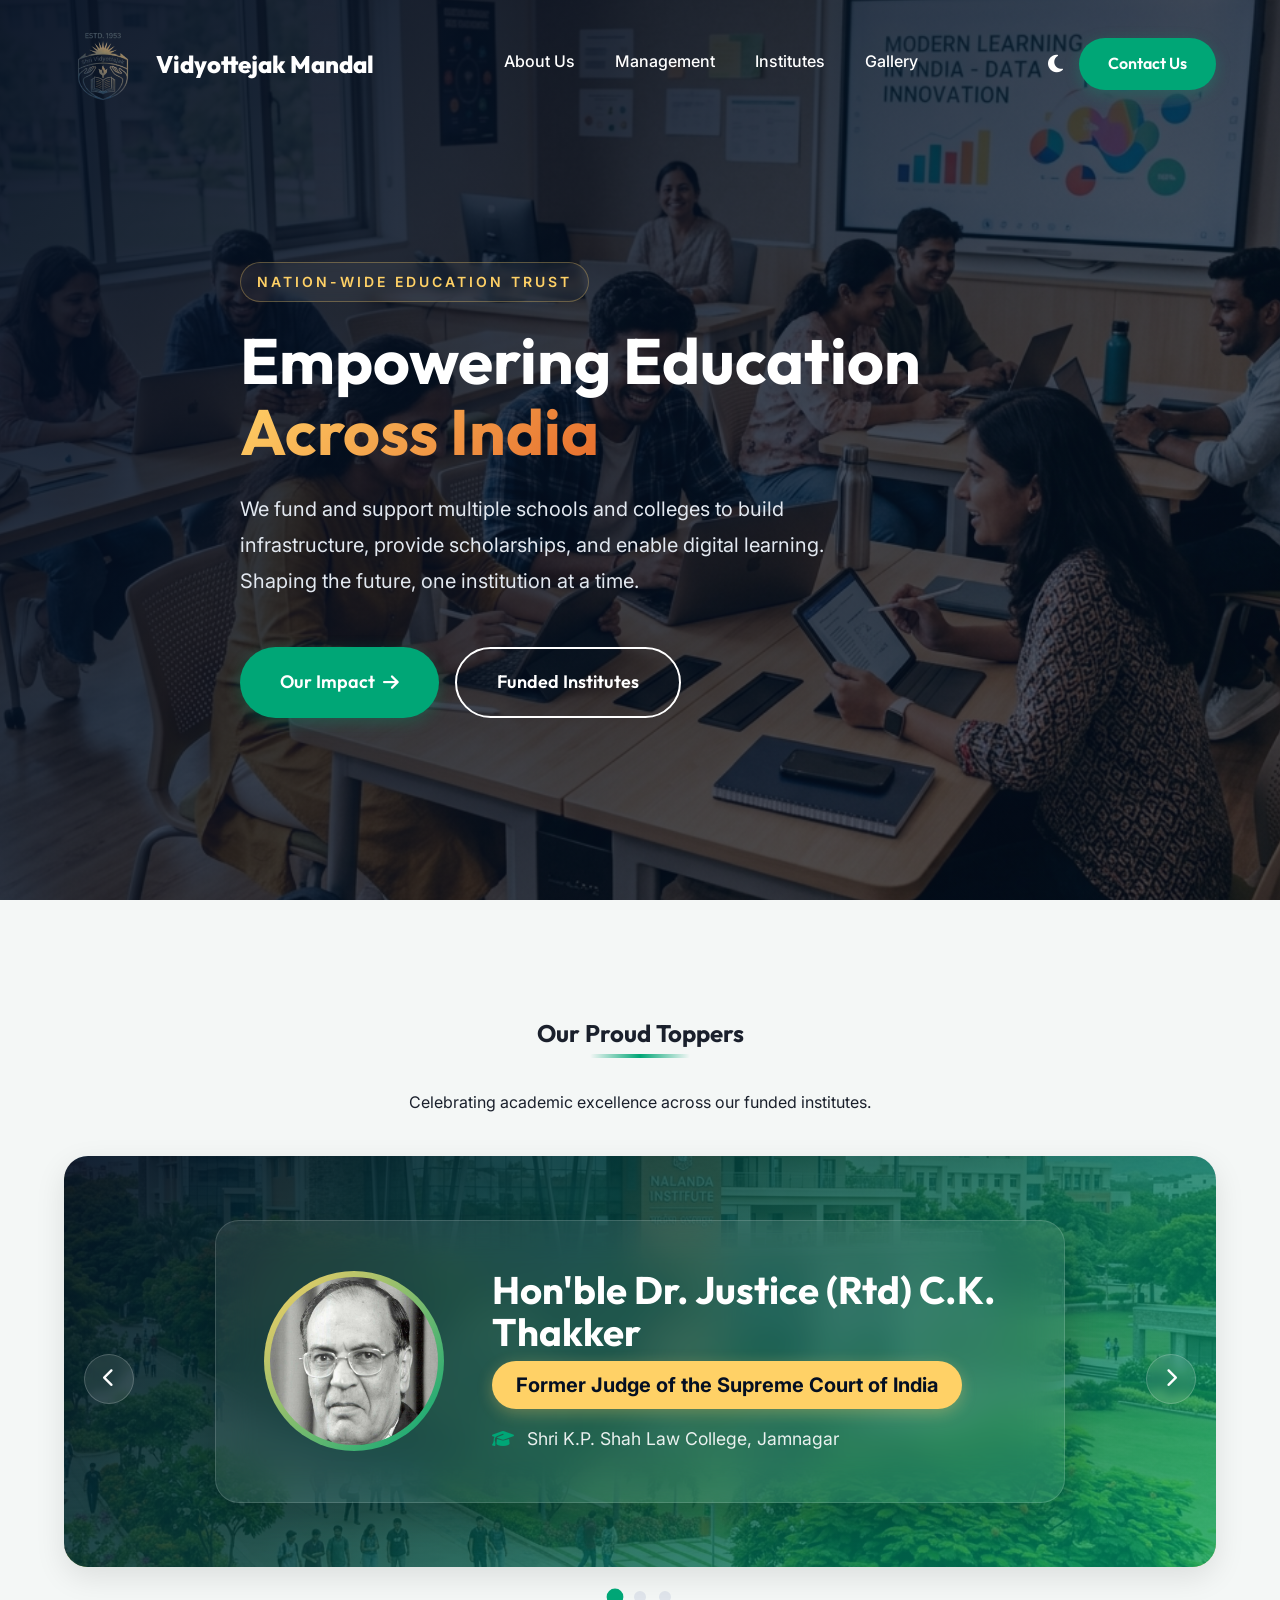
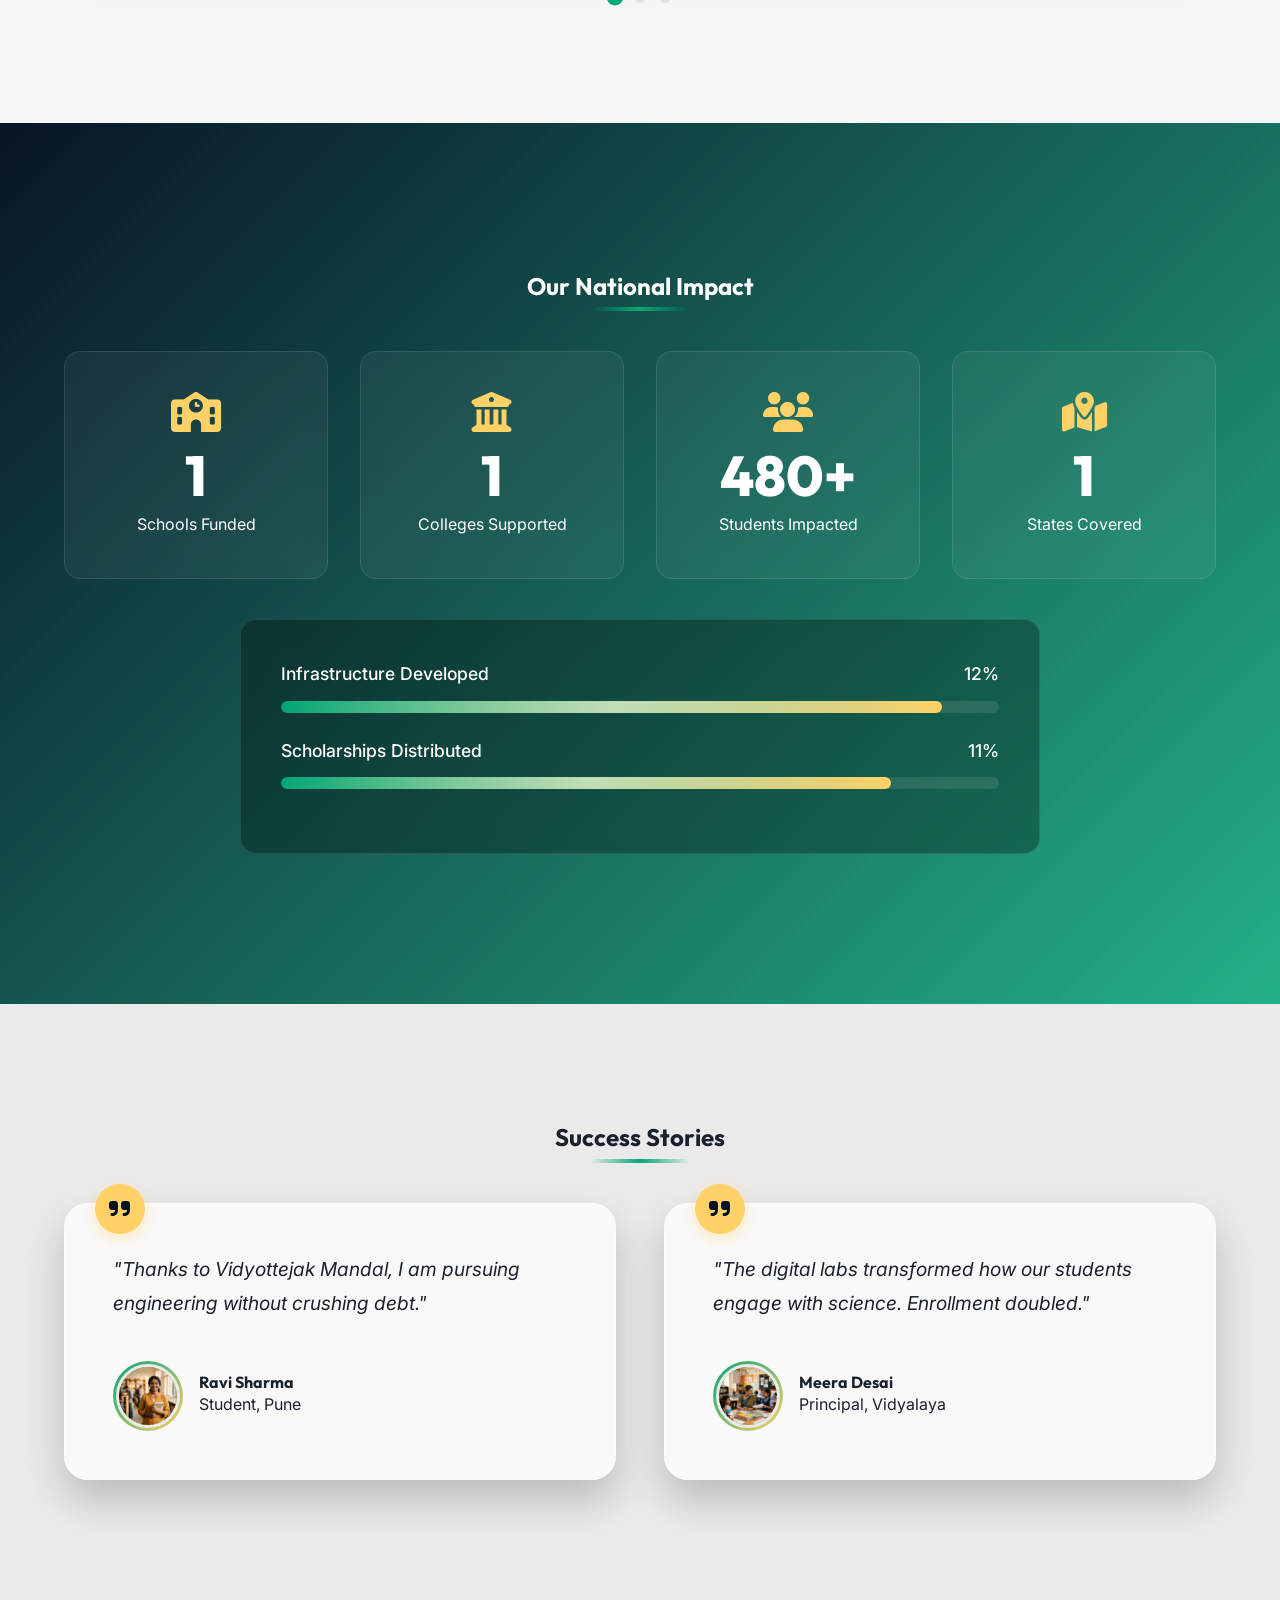
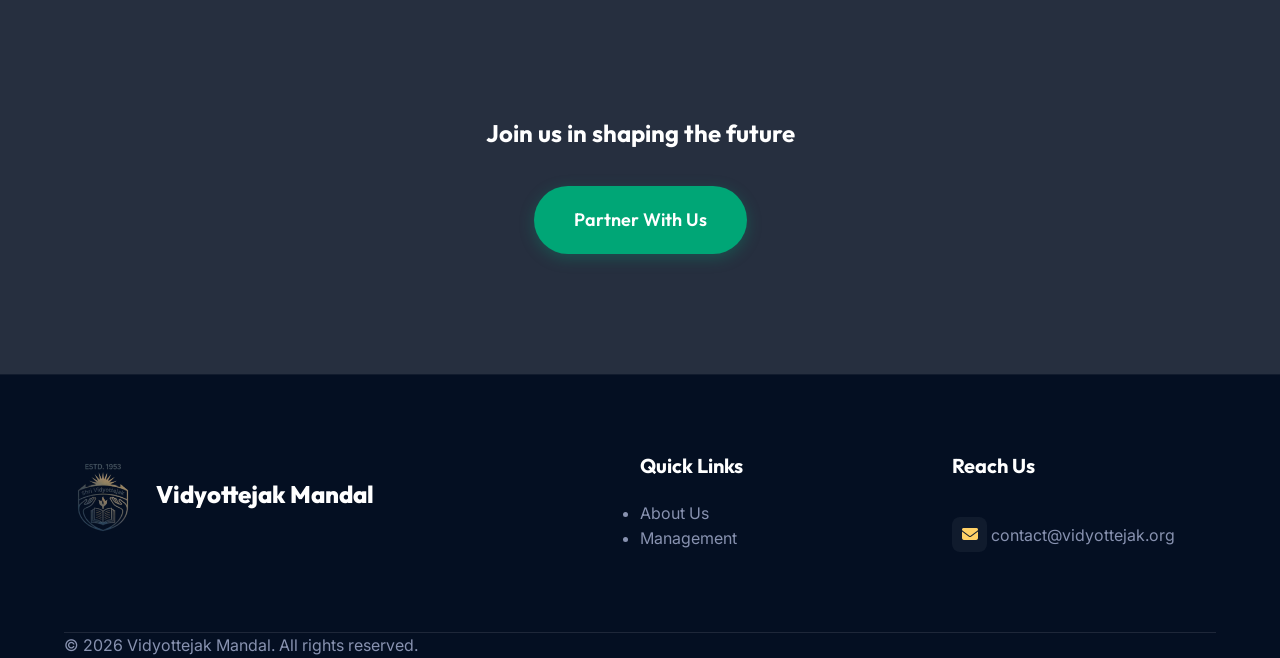
==== commit 7c58207d: "Fix schools count mismatch and remove trusted partners section" ====
--- a/index.html
+++ b/index.html
@@ -115,7 +115,7 @@
             <div class="stats-grid mt-4">
                 <div class="stat-card scroll-reveal-up stagger-1">
                     <div class="stat-icon-wrapper magnetic"><i class="fa-solid fa-school stat-icon"></i></div>
-                    <div class="stat-number"><span class="counter" data-target="5">0</span></div>
+                    <div class="stat-number"><span class="counter" data-target="4">0</span></div>
                     <div class="stat-label">Schools Funded</div>
                 </div>
                 <div class="stat-card scroll-reveal-up stagger-2">
@@ -177,23 +177,6 @@
         </div>
     </section>
 
-    <section class="partners section-padding pt-0" id="partners">
-        <div class="container text-center scroll-reveal-up">
-            <h3 class="partner-title">Trusted By Partners</h3>
-            <div class="partner-scroll-container">
-                <div class="partner-logos" id="partner-logos-track">
-                    <div class="logo-item"><i class="fa-solid fa-building-ngo"></i> <span>GlobalEd Org</span></div>
-                    <div class="logo-item"><i class="fa-solid fa-landmark"></i> <span>Ministry</span></div>
-                    <div class="logo-item"><i class="fa-brands fa-microsoft"></i> <span>TechCorp</span></div>
-                    <div class="logo-item"><i class="fa-solid fa-building-columns"></i> <span>National Bank</span></div>
-                    <div class="logo-item"><i class="fa-solid fa-building-ngo"></i> <span>GlobalEd Org</span></div>
-                    <div class="logo-item"><i class="fa-solid fa-landmark"></i> <span>Ministry</span></div>
-                    <div class="logo-item"><i class="fa-brands fa-microsoft"></i> <span>TechCorp</span></div>
-                </div>
-            </div>
-        </div>
-    </section>
-
     <section class="cta text-center text-white relative">
         <div class="cta-bg-layer"></div>
         <div class="cta-overlay layer-2"></div>
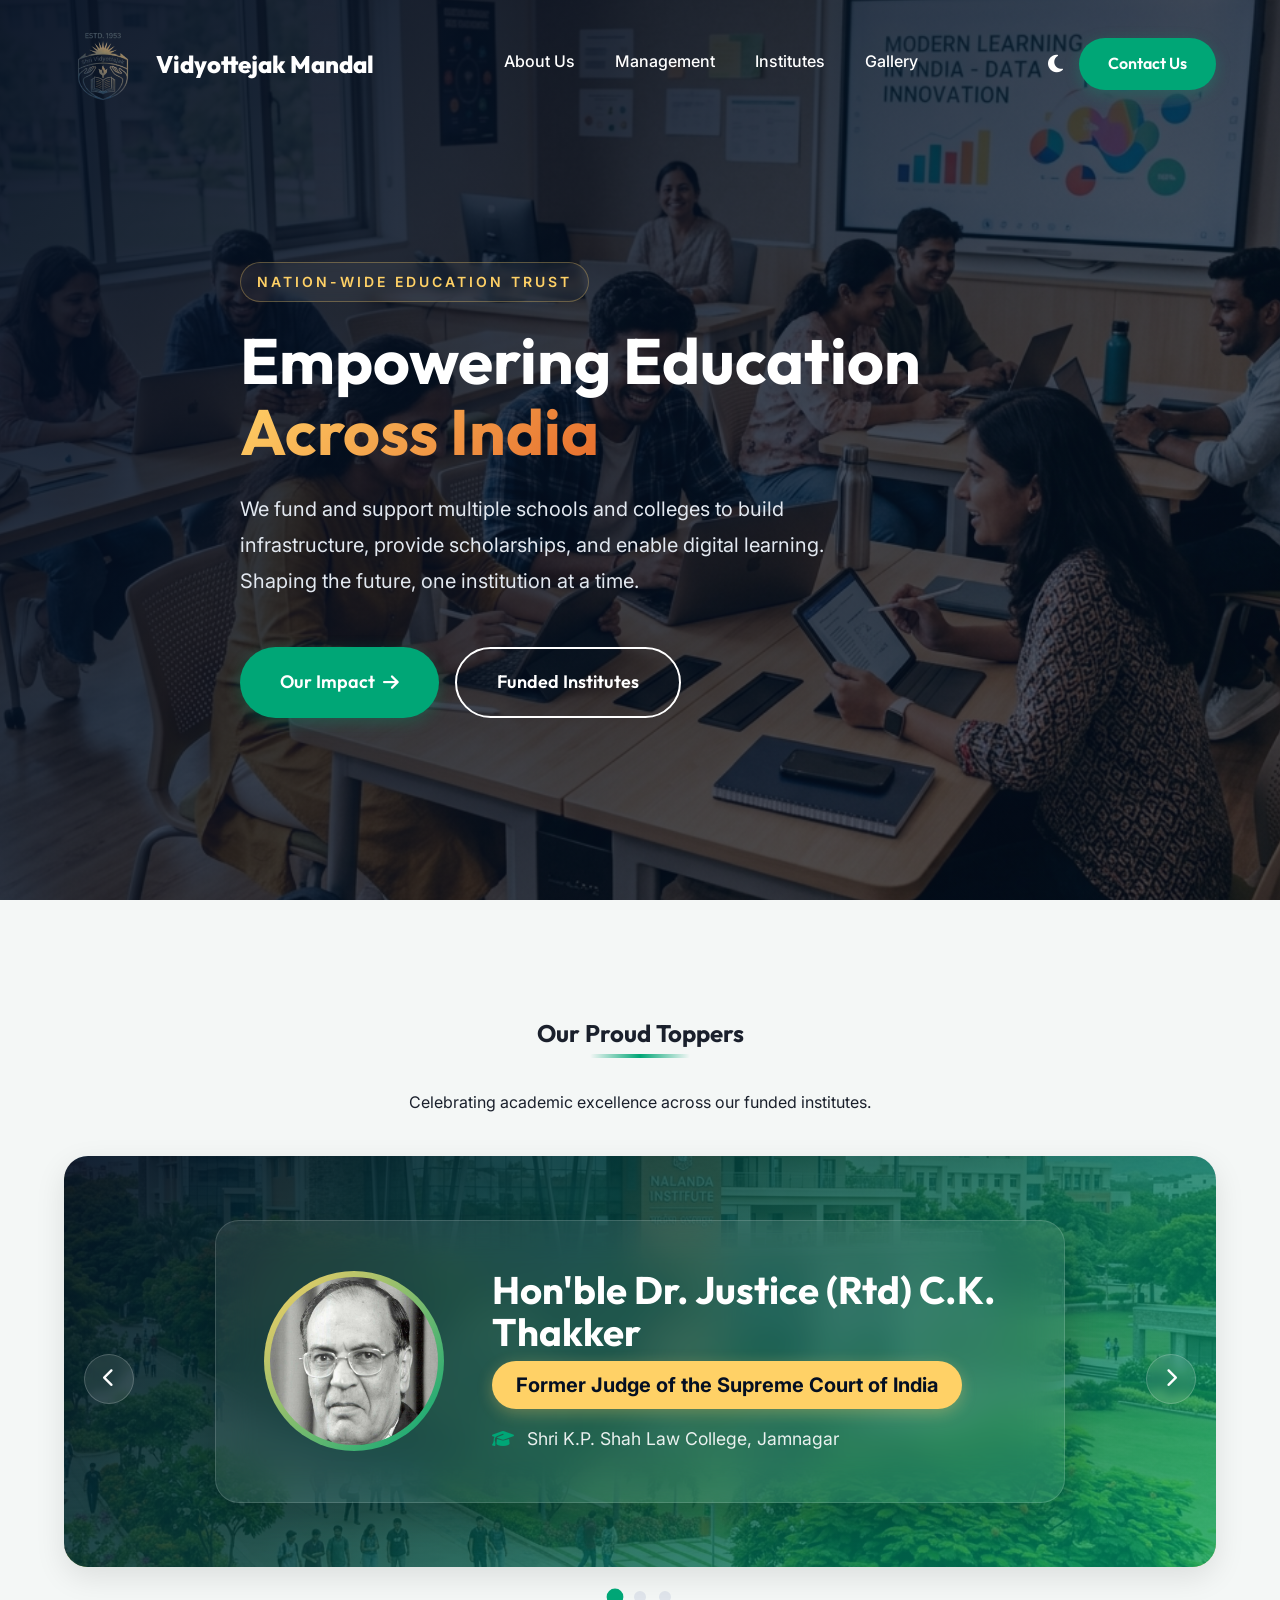
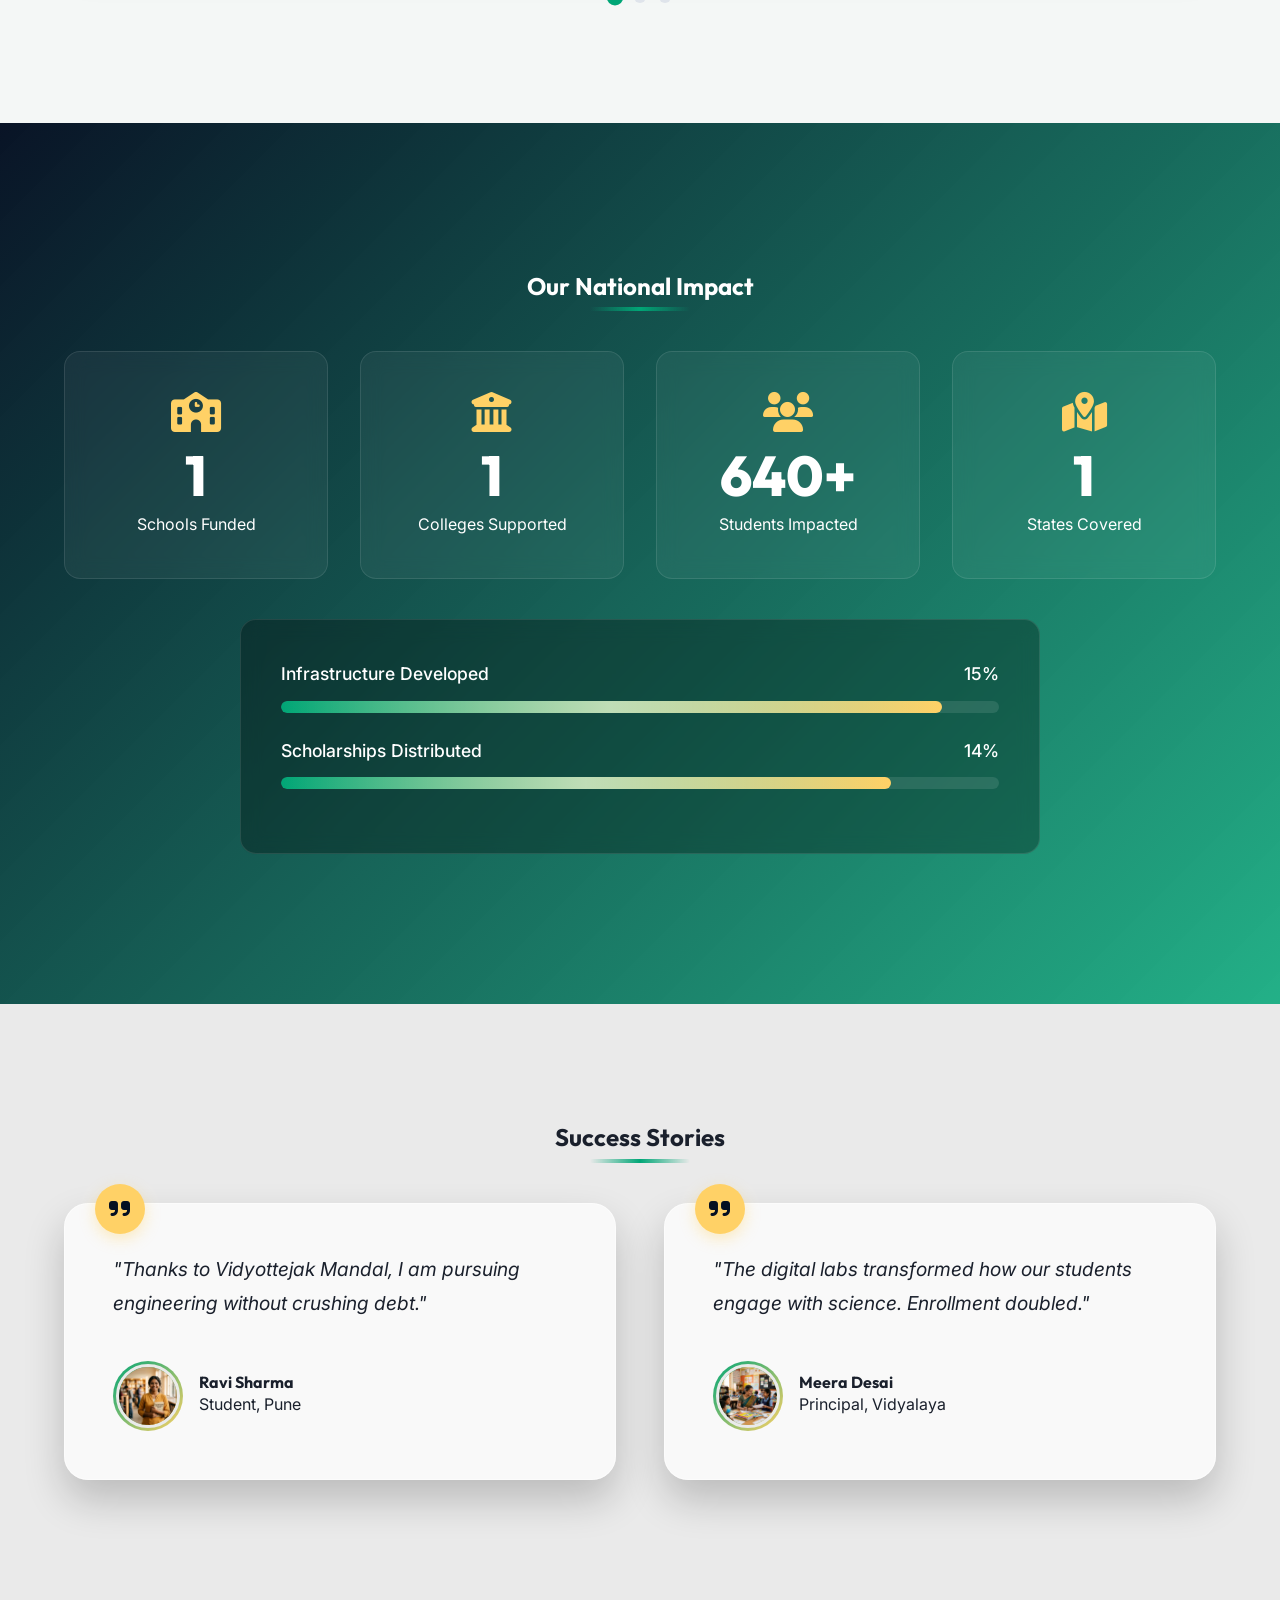
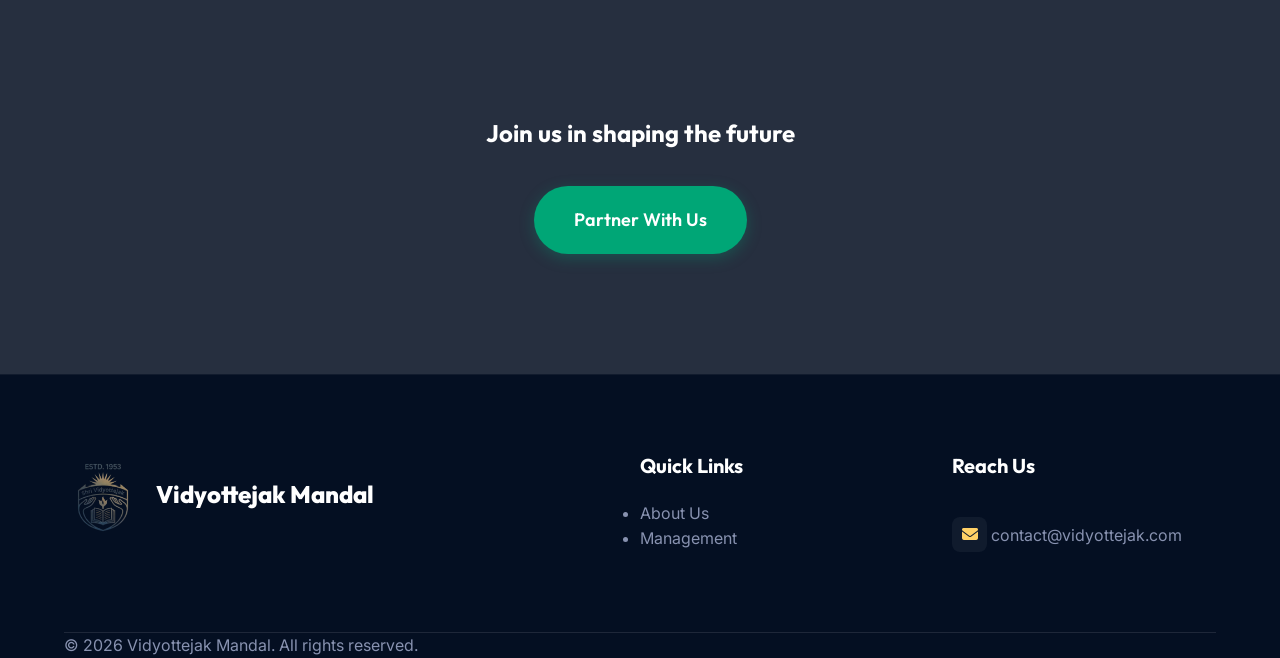
==== commit 74d85cd5: "Update contact email domain from .org to .com" ====
--- a/index.html
+++ b/index.html
@@ -203,7 +203,7 @@
                 </div>
                 <div class="footer-contact column scroll-reveal-up stagger-3">
                     <h4>Reach Us</h4>
-                    <p><div class="icon-sq"><i class="fa-solid fa-envelope"></i></div> <a href="mailto:contact@vidyottejak.org" style="color: inherit; text-decoration: none;" class="nav-hover">contact@vidyottejak.org</a></p>
+                    <p><div class="icon-sq"><i class="fa-solid fa-envelope"></i></div> <a href="mailto:contact@vidyottejak.com" style="color: inherit; text-decoration: none;" class="nav-hover">contact@vidyottejak.com</a></p>
                 </div>
             </div>
         </div>
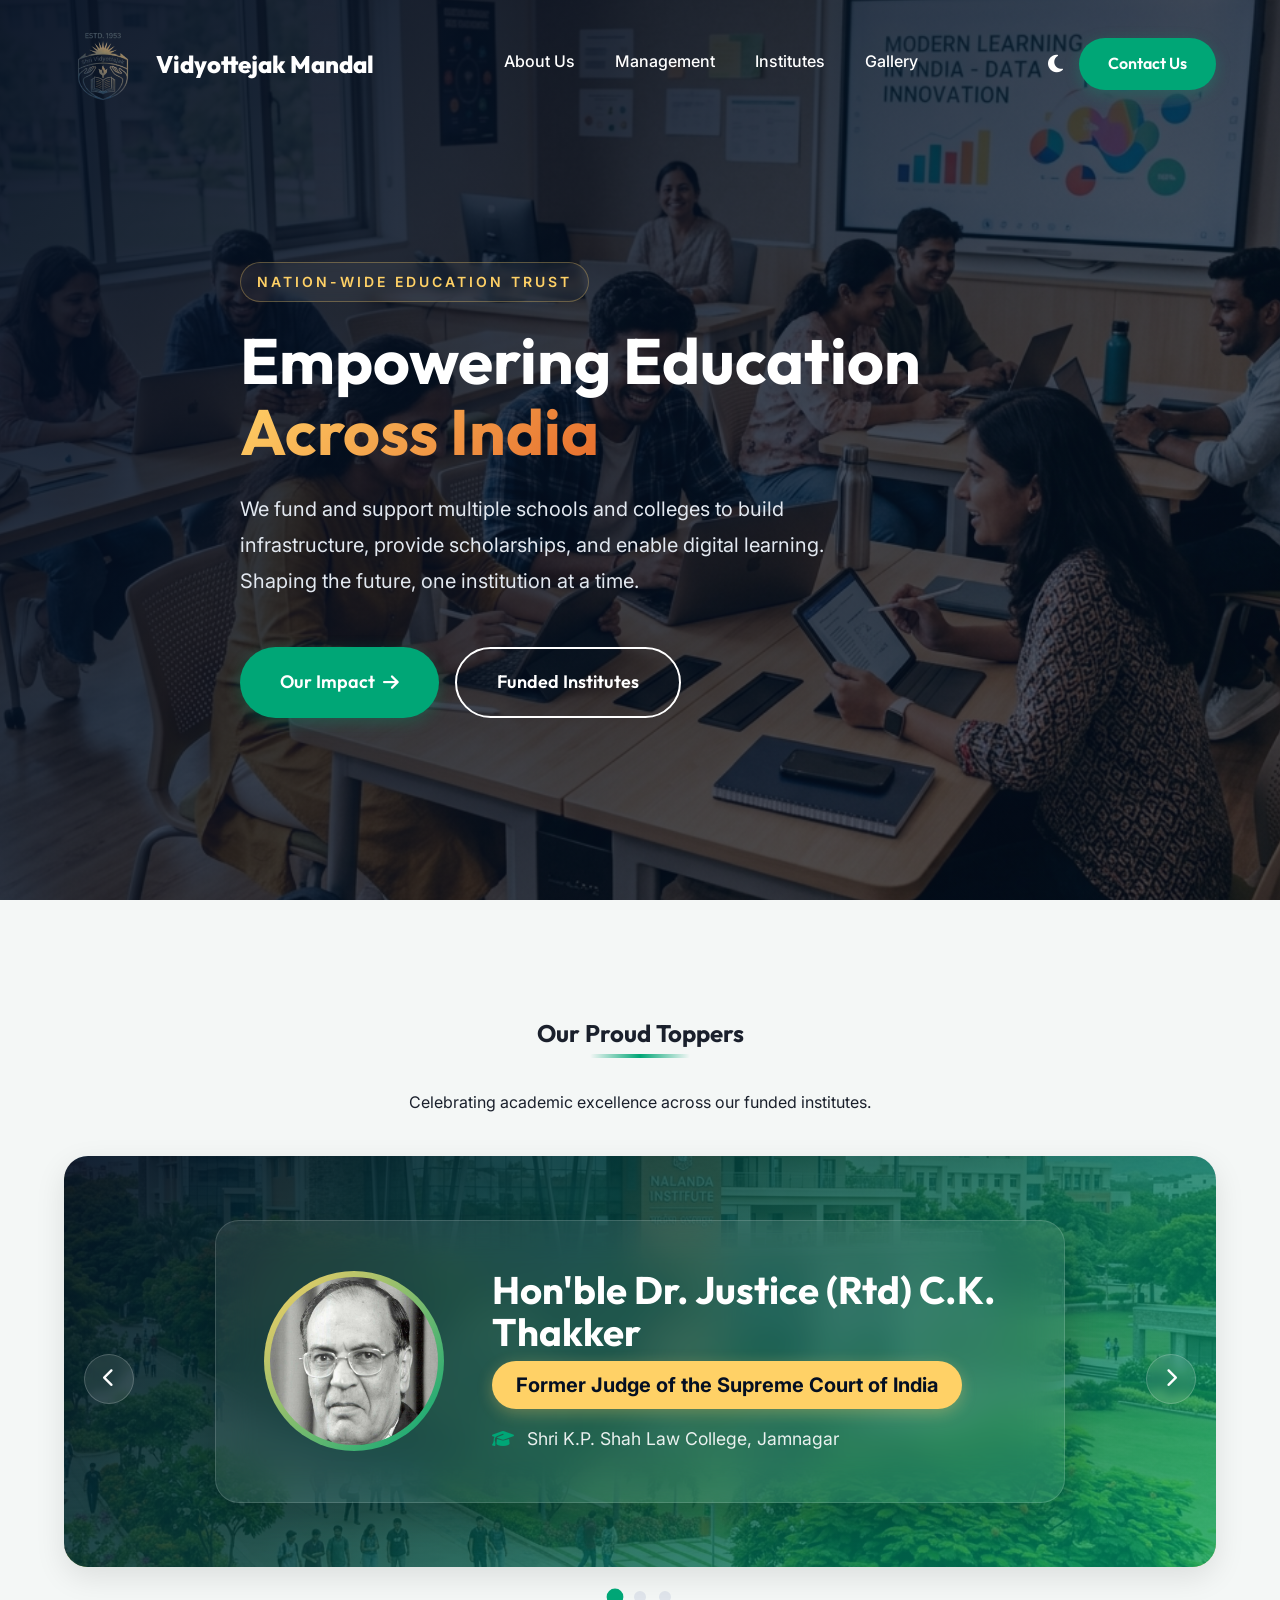
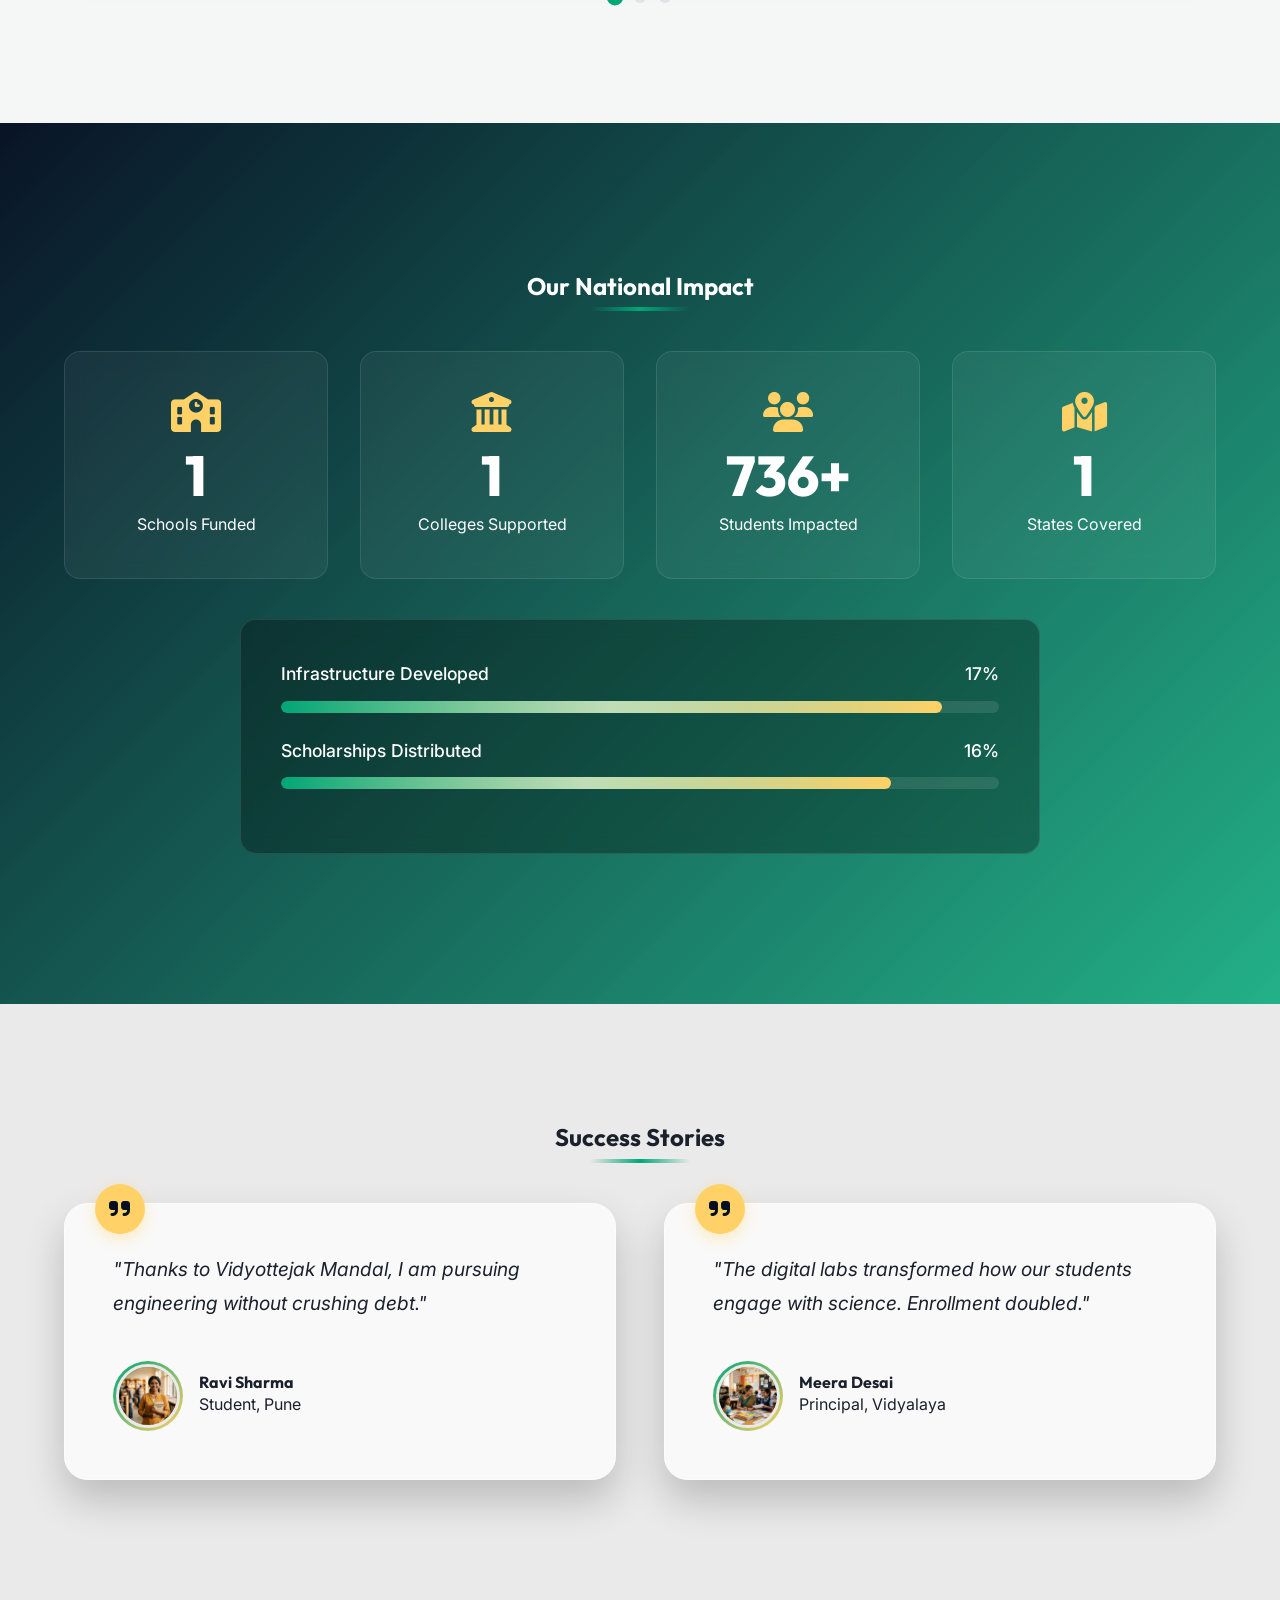
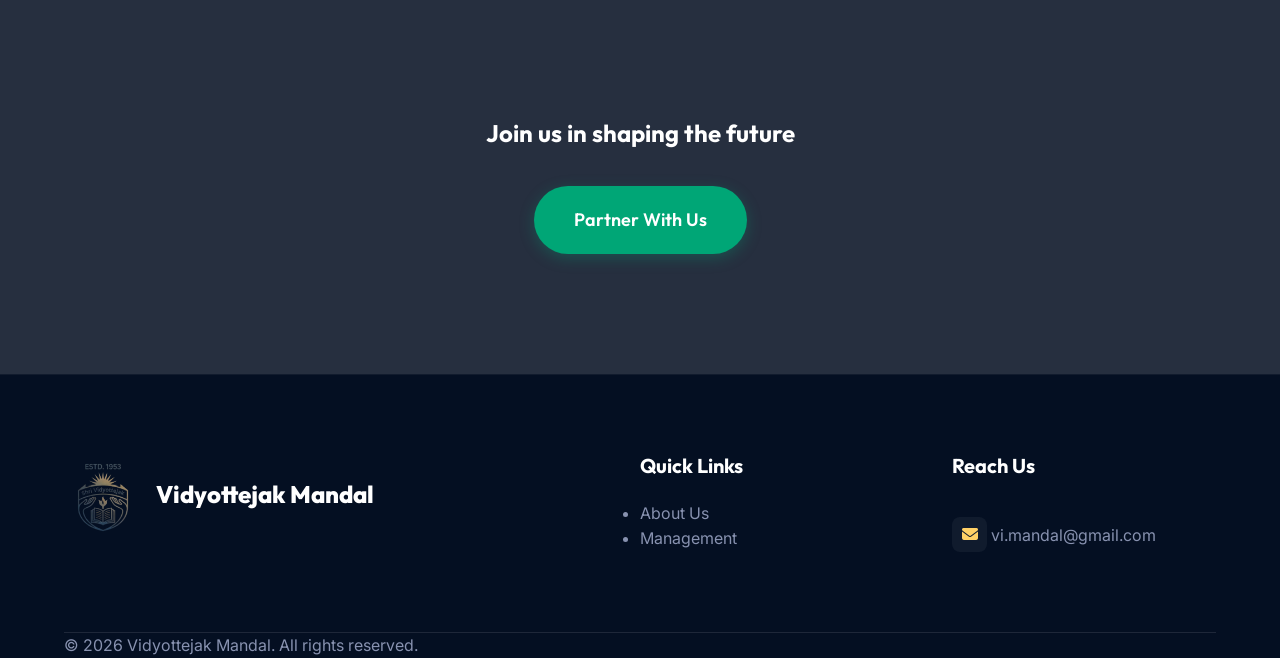
==== commit 0ba8e6b8: "Update address, phone, and email to actual Vidyottejak Mandal details" ====
--- a/index.html
+++ b/index.html
@@ -203,7 +203,7 @@
                 </div>
                 <div class="footer-contact column scroll-reveal-up stagger-3">
                     <h4>Reach Us</h4>
-                    <p><div class="icon-sq"><i class="fa-solid fa-envelope"></i></div> <a href="mailto:contact@vidyottejak.com" style="color: inherit; text-decoration: none;" class="nav-hover">contact@vidyottejak.com</a></p>
+                    <p><div class="icon-sq"><i class="fa-solid fa-envelope"></i></div> <a href="mailto:vi.mandal@gmail.com" style="color: inherit; text-decoration: none;" class="nav-hover">vi.mandal@gmail.com</a></p>
                 </div>
             </div>
         </div>
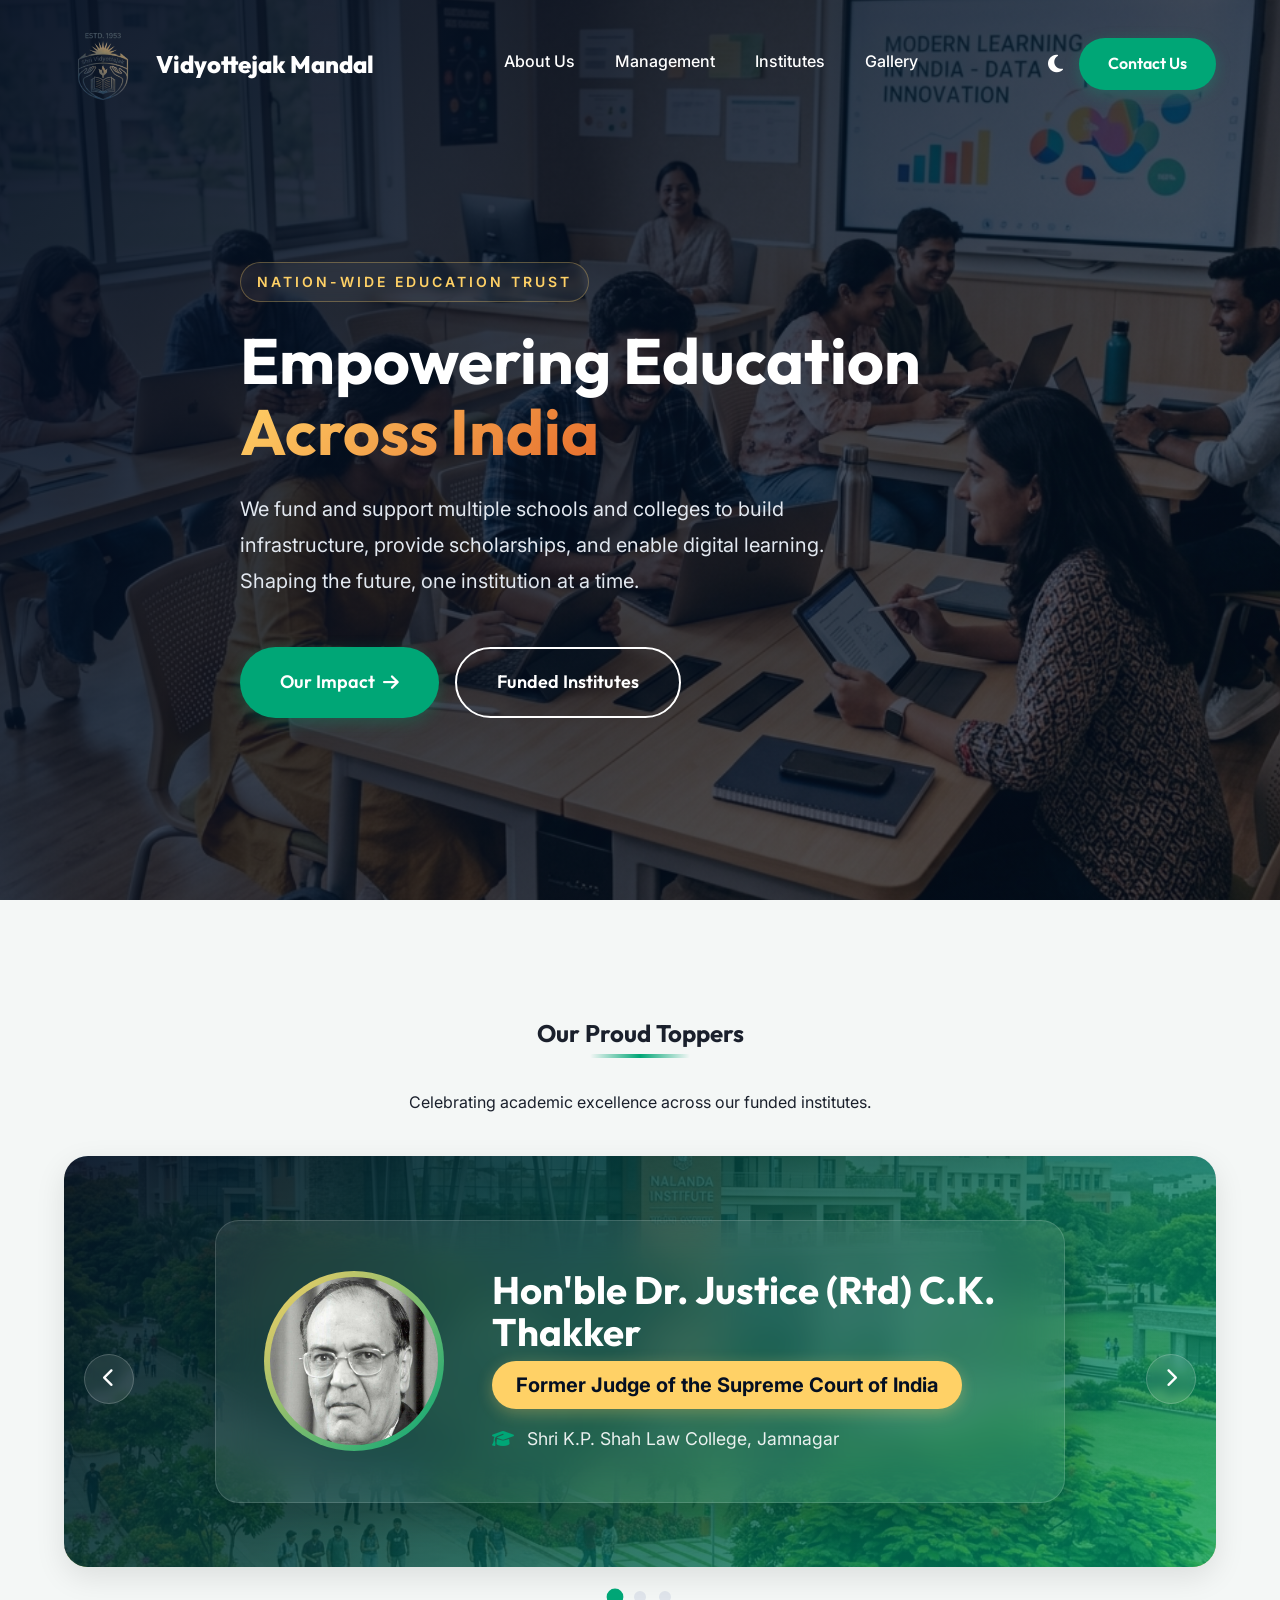
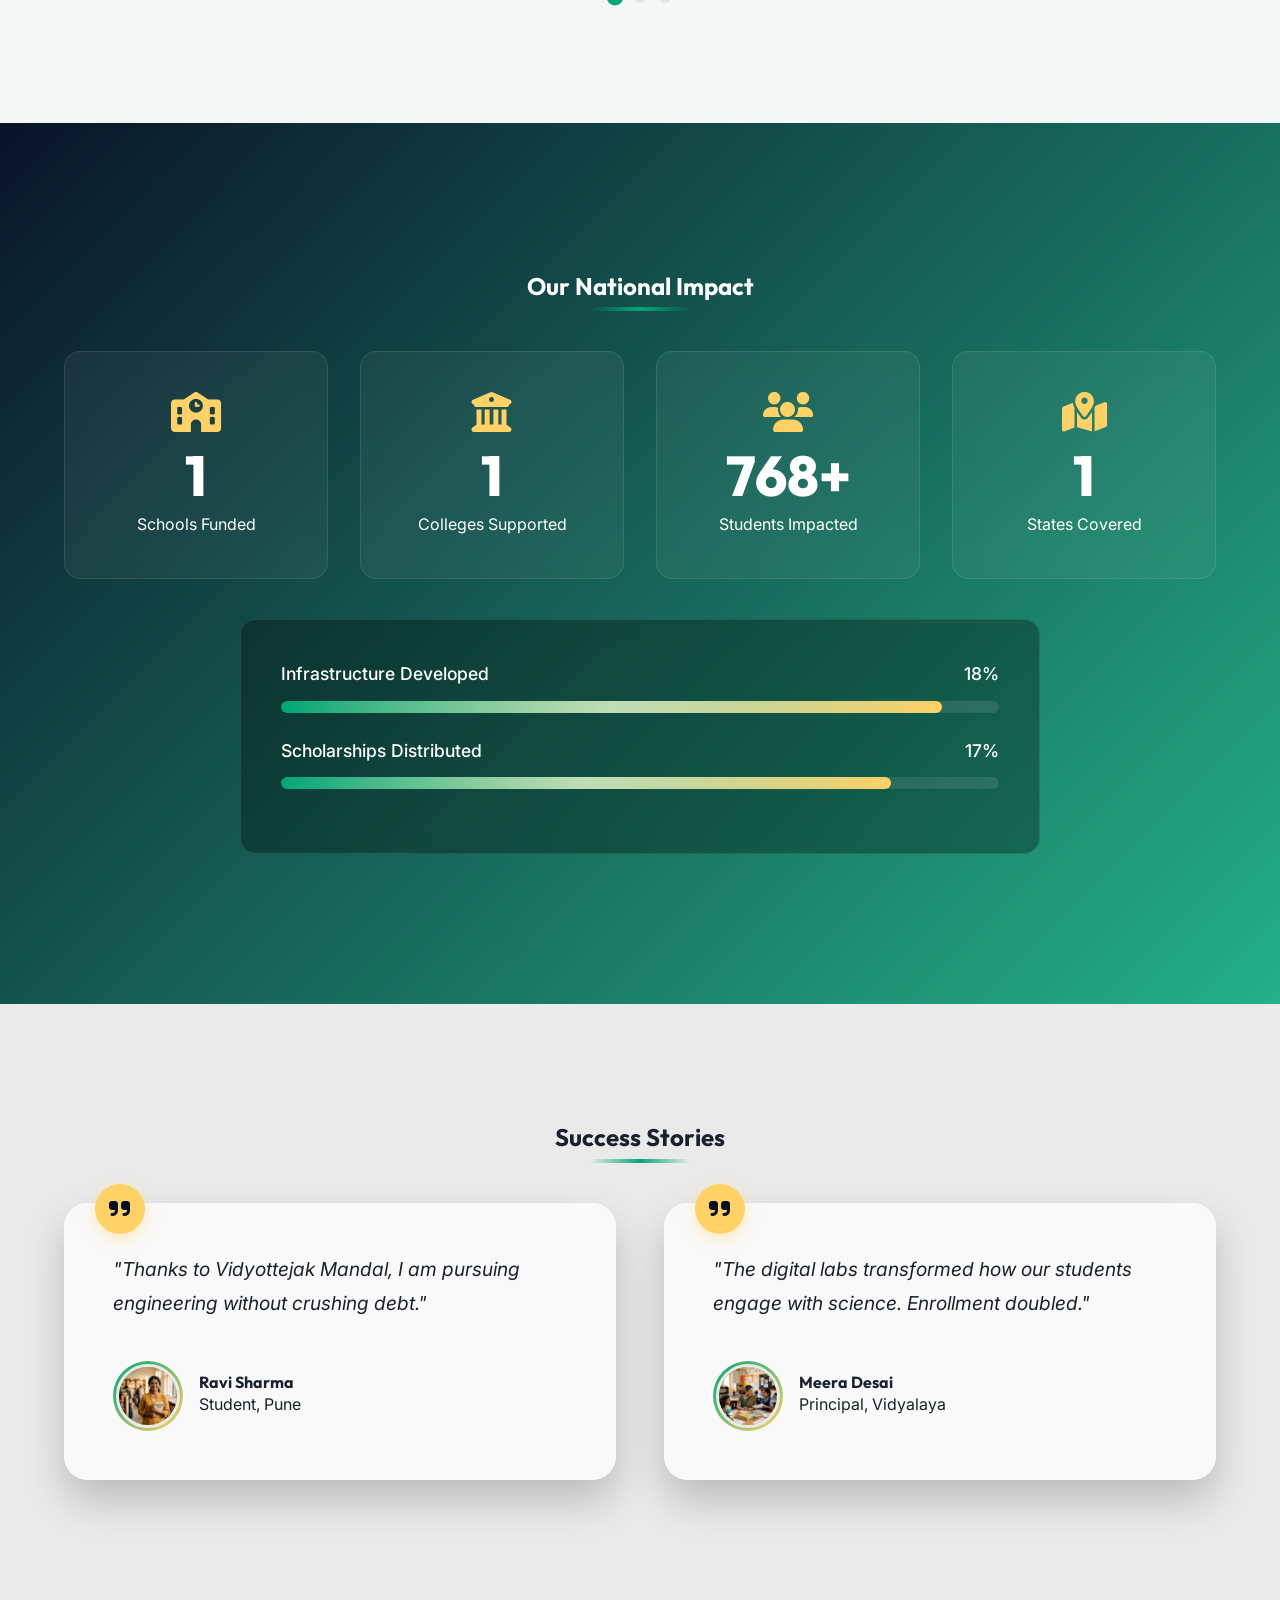
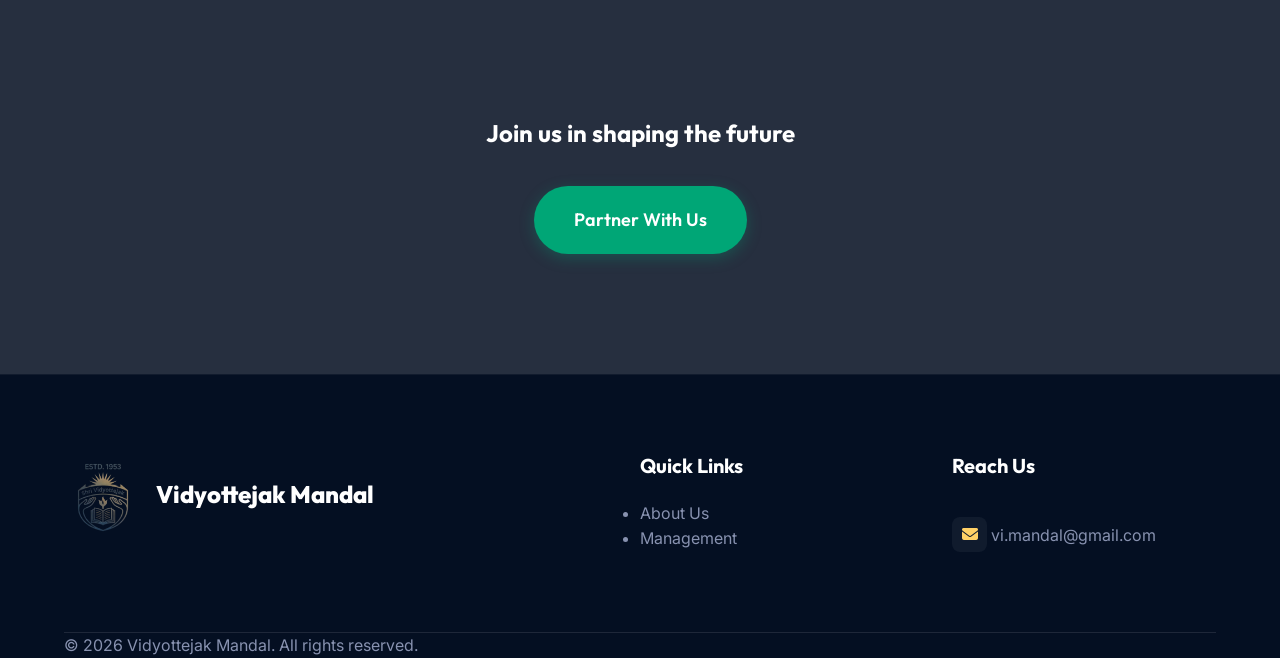
==== commit 43211680: "Add sitemap.xml, robots.txt, and complete SEO tags across all pages" ====
--- a/index.html
+++ b/index.html
@@ -3,8 +3,51 @@
 <head>
     <meta charset="UTF-8">
     <meta name="viewport" content="width=device-width, initial-scale=1.0">
-    <title>Vidyottejak Mandal | Home</title>
-    <meta name="description" content="Funding and supporting schools and colleges across India.">
+    <title>Vidyottejak Mandal | Empowering Education Across India</title>
+    <meta name="description" content="Vidyottejak Mandal is a nation-wide education trust funding and supporting schools and colleges across India to build infrastructure, provide scholarships, and enable digital learning.">
+    <meta name="keywords" content="Vidyottejak Mandal, education trust, school funding, scholarships India, digital learning, educational trust Jamnagar, M. P. Shah Commerce College, K. P. Shah Law College">
+    <link rel="canonical" href="https://vidyottejakmandal.com/">
+    
+    <!-- Open Graph / Facebook -->
+    <meta property="og:type" content="website">
+    <meta property="og:url" content="https://vidyottejakmandal.com/">
+    <meta property="og:title" content="Vidyottejak Mandal | Empowering Education Across India">
+    <meta property="og:description" content="Nation-wide education trust funding and supporting schools and colleges to build infrastructure, provide scholarships, and enable digital learning.">
+    <meta property="og:image" content="https://vidyottejakmandal.com/assets/download.png">
+
+    <!-- Twitter -->
+    <meta property="twitter:card" content="summary_large_image">
+    <meta property="twitter:url" content="https://vidyottejakmandal.com/">
+    <meta property="twitter:title" content="Vidyottejak Mandal | Empowering Education Across India">
+    <meta property="twitter:description" content="Nation-wide education trust funding and supporting schools and colleges to build infrastructure, provide scholarships, and enable digital learning.">
+    <meta property="twitter:image" content="https://vidyottejakmandal.com/assets/download.png">
+
+    <!-- Structured Data (JSON-LD) -->
+    <script type="application/ld+json">
+    {
+      "@context": "https://schema.org",
+      "@type": "EducationalOrganization",
+      "name": "Vidyottejak Mandal",
+      "url": "https://vidyottejakmandal.com/",
+      "logo": "https://vidyottejakmandal.com/assets/download.png",
+      "description": "A nation-wide education trust funding and supporting schools and colleges across India to build infrastructure, provide scholarships, and enable digital learning.",
+      "address": {
+        "@type": "PostalAddress",
+        "streetAddress": "Shri M. P. Shah Muni. Commerce College Building, M. P. Shah Circle, Maharshi Arvind Marg",
+        "addressLocality": "Jamnagar",
+        "addressRegion": "Gujarat",
+        "postalCode": "361001",
+        "addressCountry": "IN"
+      },
+      "contactPoint": {
+        "@type": "ContactPoint",
+        "telephone": "+91-288-2558616",
+        "contactType": "general",
+        "email": "vi.mandal@gmail.com"
+      }
+    }
+    </script>
+
     <link rel="preconnect" href="https://fonts.googleapis.com">
     <link rel="preconnect" href="https://fonts.gstatic.com" crossorigin>
     <link href="https://fonts.googleapis.com/css2?family=Inter:wght@300;400;500;600;700&family=Outfit:wght@400;500;700;800&display=swap" rel="stylesheet">
